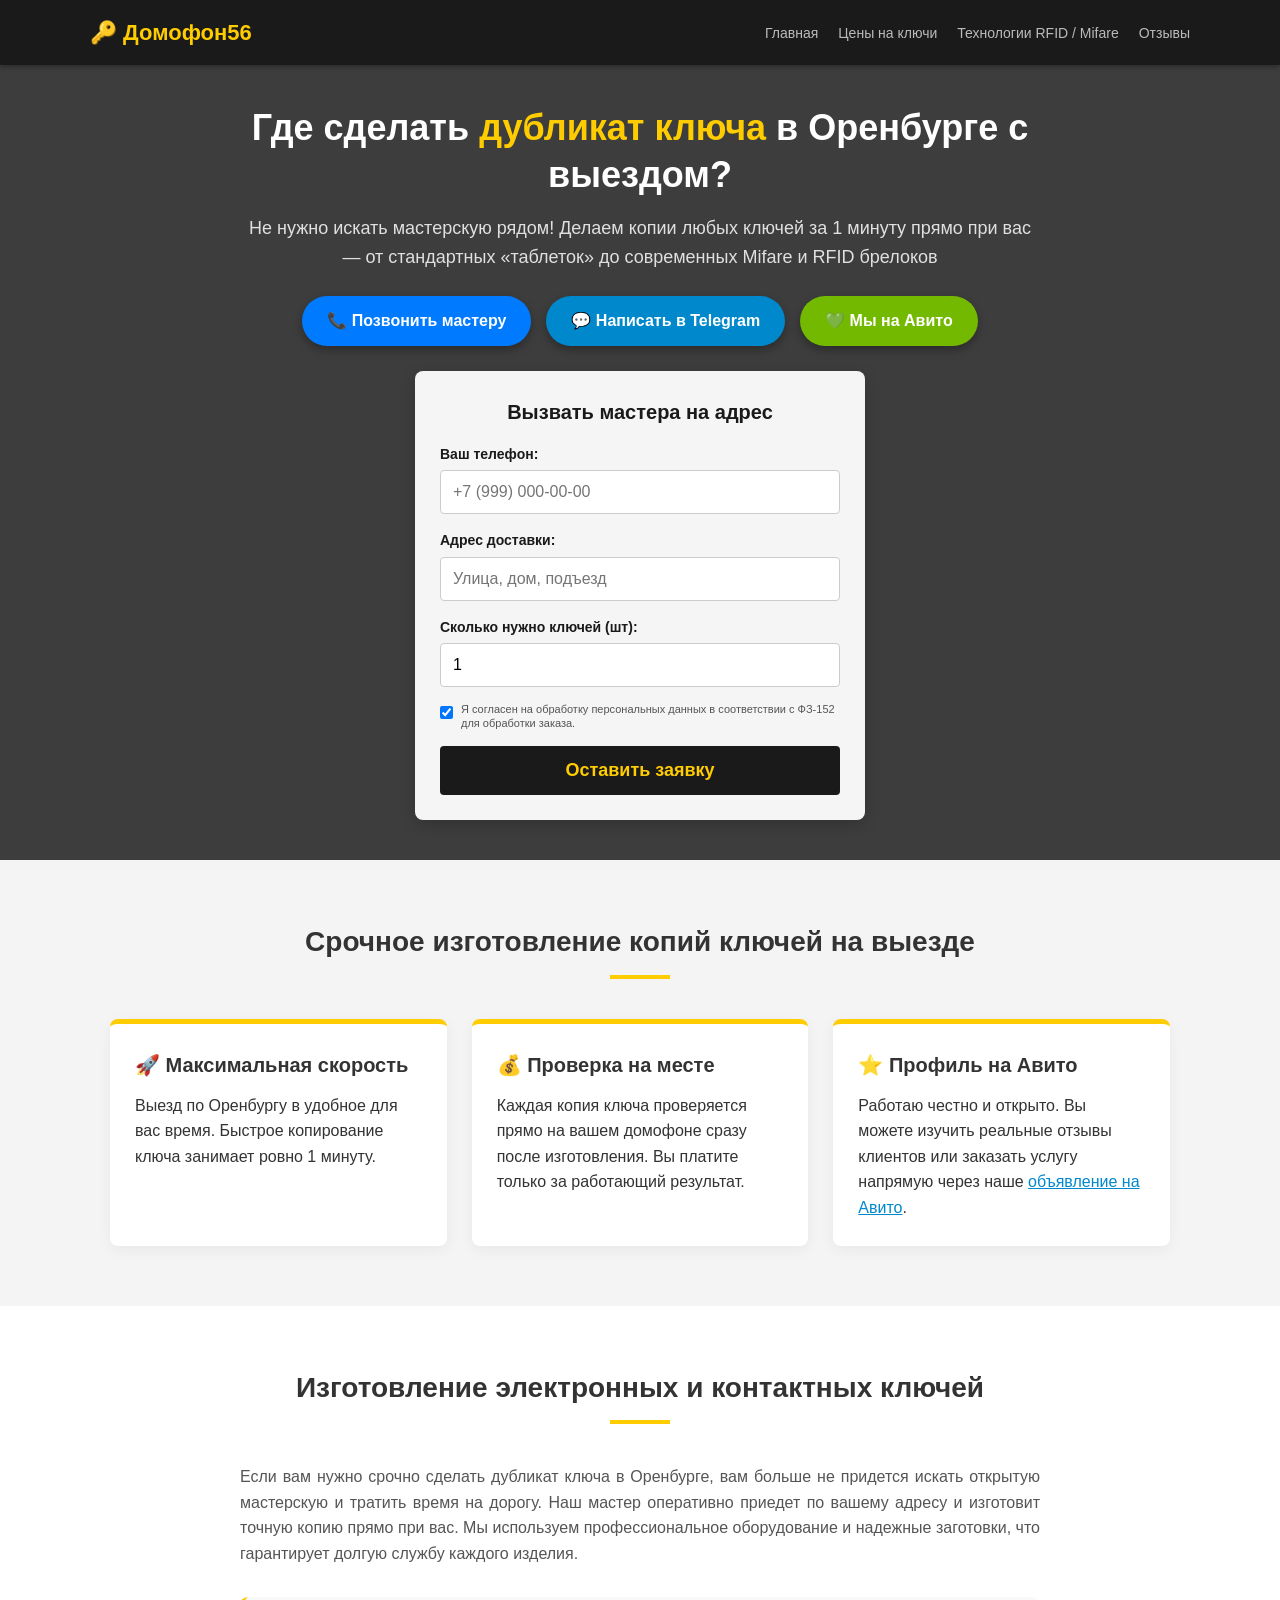
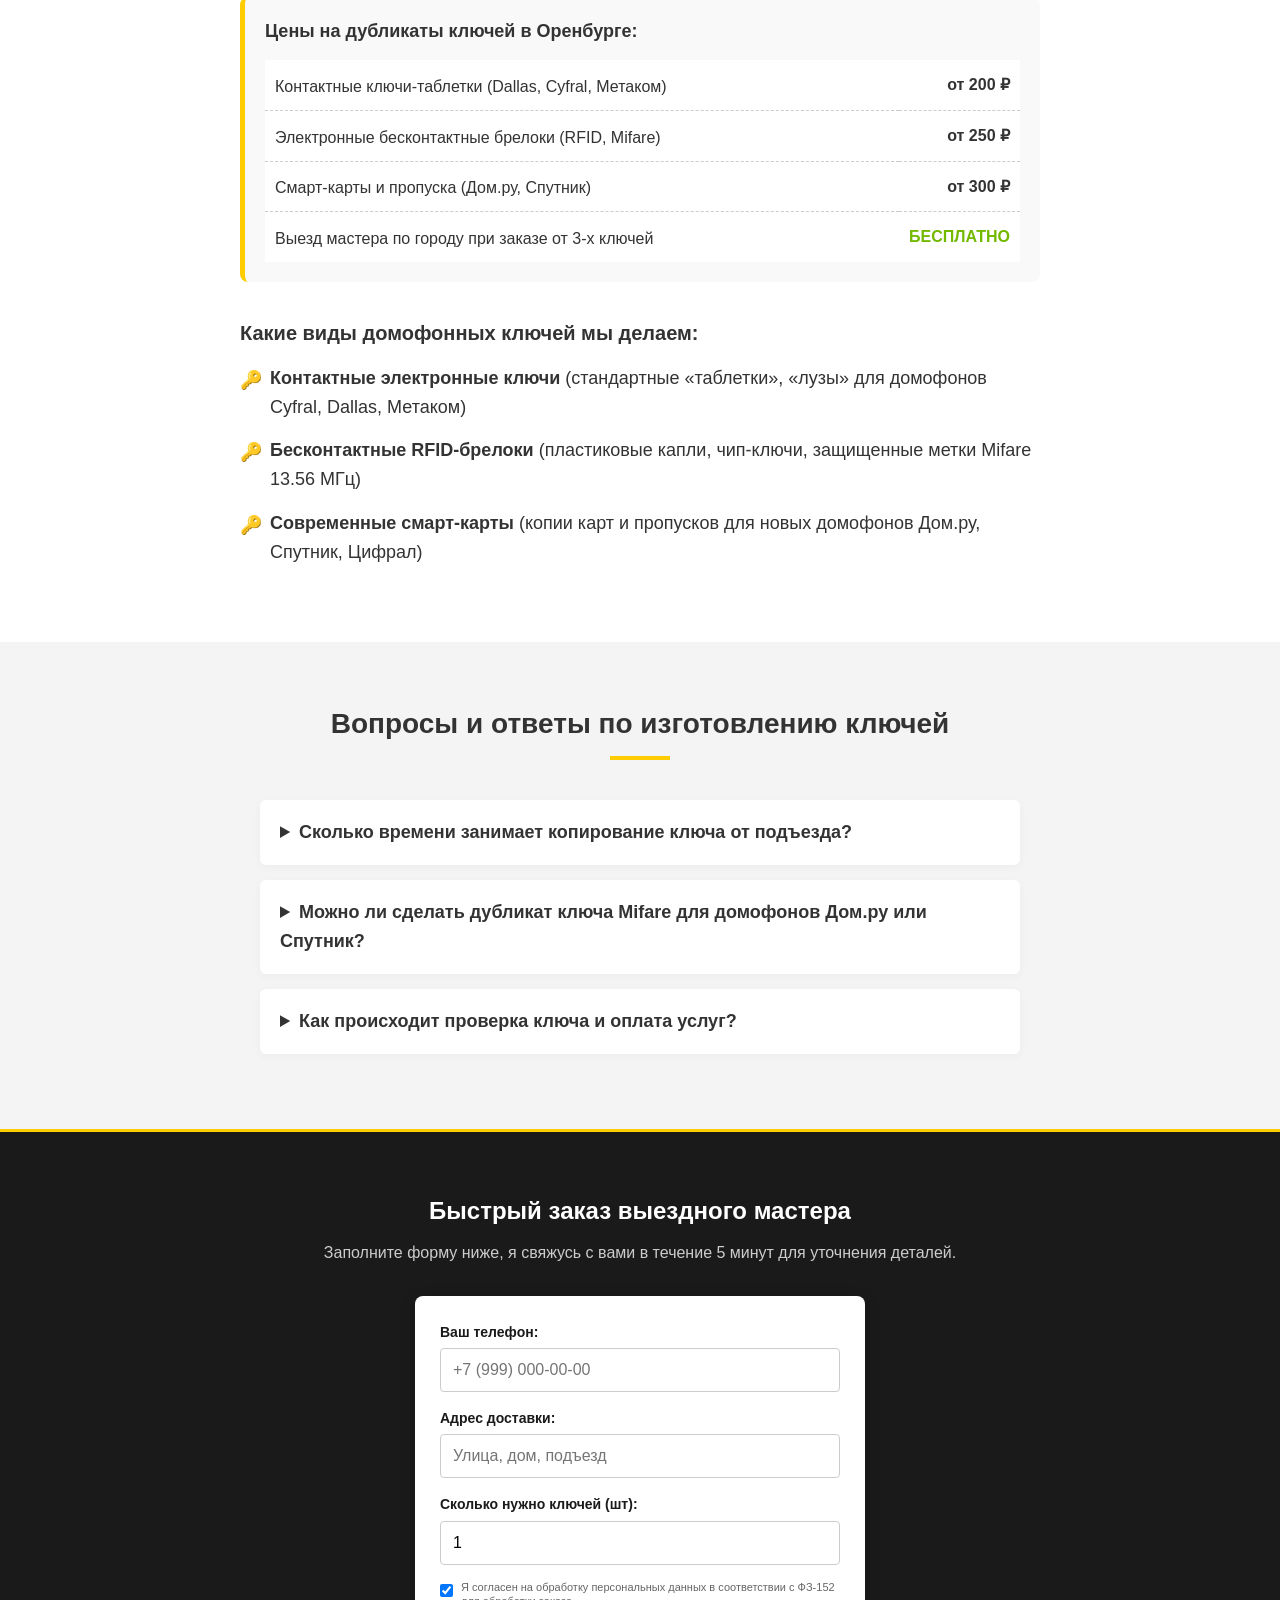
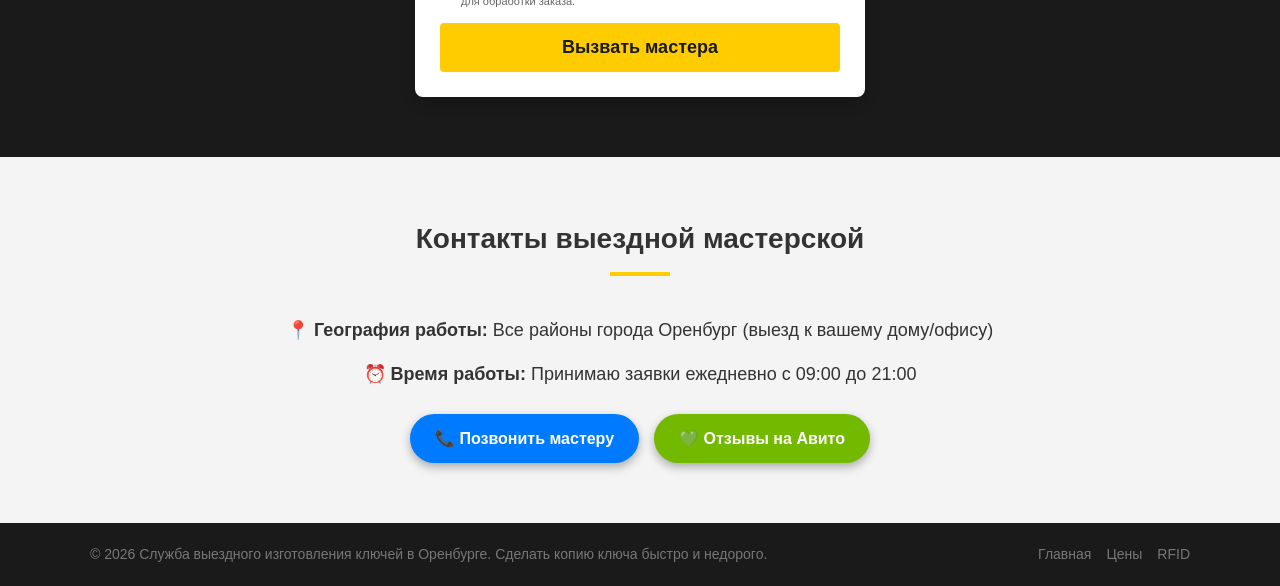
==== index.html @ 33841162 "Update index.html" ====
<!DOCTYPE html>
<html lang="ru">
<head>
    <meta charset="UTF-8">
    <meta name="viewport" content="width=device-width, initial-scale=1.0">
    
    <title>Сделать дубликат ключа в Оренбурге | Изготовление и копирование ключей</title>
    <meta name="description" content="Изготовление дубликатов ключей для домофона в Оренбурге за 1 минуту! Срочные копии от подъезда с выездом мастера. Низкие цены, проверка на месте. Звоните!">
    
    <link rel="icon" type="image/png" sizes="512x512" href="./favicon.png">

    <!-- Yandex.Metrika counter -->
    <script type="text/javascript">
        (function(m,e,t,r,i,k,a){
            m[i]=m[i]||function(){(m[i].a=m[i].a||[]).push(arguments)};
            m[i].l=1*new Date();
            for (var j = 0; j < document.scripts.length; j++) {if (document.scripts[j].src === r) { return; }}
            k=e.createElement(t),a=e.getElementsByTagName(t)[0],k.async=1,k.src=r,a.parentNode.insertBefore(k,a)
        })(window, document,'script','https://mc.yandex.ru/metrika/tag.js?id=110221369', 'ym');
        ym(110221369, 'init', {ssr:true, webvisor:true, clickmap:true, ecommerce:"dataLayer", referrer: document.referrer, url: location.href, accurateTrackBounce:true, trackLinks:true});
    </script>
    <noscript>
        <div><img src="https://mc.yandex.ru/watch/110221369" style="position:absolute; left:-9999px;" alt="" /></div>
    </noscript>

    <!-- Schema.org Structured Data -->
    <script type="application/ld+json">
    {
      "@context": "https://schema.org",
      "@type": "LocalBusiness",
      "name": "Домофон-Мастер Оренбург",
      "description": "Срочное изготовление ключей и дублирование домофонных ключей с выездом по Оренбургу.",
      "telephone": "+7 (950) 189-64-91", 
      "address": {
        "@type": "PostalAddress",
        "addressLocality": "Оренбург",
        "addressRegion": "Оренбургская область",
        "addressCountry": "RU"
      },
      "geo": {
        "@type": "GeoCircle",
        "geoMidpoint": {
          "@type": "GeoCoordinates",
          "latitude": "51.7681",
          "longitude": "55.0970"
        },
        "description": "Обслуживание по всему городу Оренбург"
      },
      "openingHoursSpecification": {
        "@type": "OpeningHoursSpecification",
        "dayOfWeek": [
          "Monday", "Tuesday", "Wednesday", "Thursday", "Friday", "Saturday", "Sunday"
        ],
        "opens": "09:00",
        "closes": "21:00"
      }
    }
    </script>

    <style>
        :root {
            --primary-color: #ffcc00; 
            --dark-color: #1a1a1a;
            --light-color: #f4f4f4;
            --text-color: #333;
            --telegram-color: #0088cc; 
            --call-color: #007bff;
            --avito-color: #73b900;
        }

        * {
            box-sizing: border-box;
            margin: 0;
            padding: 0;
            font-family: 'Segoe UI', Tahoma, Geneva, Verdana, sans-serif;
        }

        body {
            background-color: var(--light-color);
            color: var(--text-color);
            line-height: 1.6;
        }

        header {
            background-color: var(--dark-color);
            color: #fff;
            padding: 15px 20px;
            position: sticky;
            top: 0;
            z-index: 100;
            box-shadow: 0 2px 5px rgba(0,0,0,0.3);
        }

        .header-container {
            max-width: 1100px;
            margin: 0 auto;
            display: flex;
            justify-content: space-between; 
            align-items: center;
        }

        .logo {
            font-size: 22px;
            font-weight: bold;
            color: var(--primary-color);
        }

        .nav-menu {
            display: flex;
            gap: 20px;
            list-style: none;
        }

        .nav-menu a {
            color: #bbb;
            text-decoration: none;
            font-size: 14px;
            transition: 0.3s;
        }

        .nav-menu a:hover {
            color: var(--primary-color);
        }

        .hero {
            background: linear-gradient(rgba(0,0,0,0.75), rgba(0,0,0,0.75)), url('https://static.tildacdn.com/tild6165-6463-4966-b461-383164333830/lotus-design-n-print.jpg') no-repeat center center/cover;
            color: #fff;
            padding: 40px 20px;
            text-align: center;
        }

        .hero-container {
            max-width: 800px;
            margin: 0 auto;
        }

        .hero h1 {
            font-size: 36px;
            margin-bottom: 15px;
            color: #fff;
            line-height: 1.3;
        }

        .hero h1 span {
            color: var(--primary-color);
        }

        .hero p {
            font-size: 18px;
            margin-bottom: 25px;
            color: #e0e0e0;
        }

        .fast-contact-buttons {
            display: flex;
            justify-content: center;
            gap: 15px;
            margin-bottom: 25px;
            flex-wrap: wrap;
        }

        .btn-fast {
            display: inline-flex;
            align-items: center;
            padding: 12px 25px;
            border-radius: 50px;
            text-decoration: none;
            font-weight: bold;
            font-size: 16px;
            color: #fff;
            box-shadow: 0 4px 10px rgba(0,0,0,0.3);
            transition: 0.3s;
        }

        .btn-fast.call { background-color: var(--call-color); }
        .btn-fast.tg { background-color: var(--telegram-color); }
        .btn-fast.avito { background-color: var(--avito-color); }
        .btn-fast:hover { transform: translateY(-2px); opacity: 0.9; }

        .site-form {
            background: rgba(255, 255, 255, 0.95);
            padding: 25px;
            border-radius: 8px;
            max-width: 450px;
            margin: 0 auto;
            color: var(--dark-color);
            box-shadow: 0 4px 15px rgba(0,0,0,0.2);
        }

        .site-form h3 {
            margin-bottom: 15px;
            font-size: 20px;
        }

        .form-group {
            margin-bottom: 15px;
            text-align: left;
        }

        .form-group label {
            display: block;
            margin-bottom: 5px;
            font-size: 14px;
            font-weight: bold;
        }

        .form-group input {
            width: 100%;
            padding: 12px;
            border: 1px solid #ccc;
            border-radius: 4px;
            font-size: 16px;
        }

        .policy-privacy {
            display: flex !important;
            align-items: flex-start;
            gap: 8px;
            margin-bottom: 15px;
            user-select: none;
            cursor: pointer;
        }

        .policy-privacy input {
            margin-top: 4px;
            cursor: pointer;
            width: auto;
        }

        .policy-privacy span {
            font-size: 11px;
            line-height: 1.3;
            color: #555;
            text-align: left;
        }

        .submit-button {
            width: 100%;
            background-color: var(--dark-color);
            color: var(--primary-color);
            padding: 14px;
            border: none;
            border-radius: 4px;
            font-size: 18px;
            font-weight: bold;
            cursor: pointer;
            transition: 0.3s;
        }

        .submit-button:hover {
            background-color: #333;
        }

        .advantages {
            padding: 60px 20px;
            max-width: 1100px;
            margin: 0 auto;
        }

        .section-title {
            text-align: center;
            font-size: 28px;
            margin-bottom: 40px;
            position: relative;
        }

        .section-title::after {
            content: '';
            display: block;
            width: 60px;
            height: 4px;
            background-color: var(--primary-color);
            margin: 10px auto 0;
        }

        .grid {
            display: grid;
            grid-template-columns: repeat(auto-fit, minmax(280px, 1fr));
            gap: 25px;
        }

        .card {
            background: #fff;
            padding: 25px;
            border-radius: 8px;
            box-shadow: 0 4px 15px rgba(0,0,0,0.05);
            border-top: 5px solid var(--primary-color);
        }

        .card h3 {
            margin-bottom: 12px;
            font-size: 20px;
        }

        .card a {
            color: var(--telegram-color);
            text-decoration: underline;
        }

        .card a:hover {
            text-decoration: none;
        }

        .key-types {
            background-color: #fff;
            padding: 60px 20px;
        }

        .key-types-container {
            max-width: 800px;
            margin: 0 auto;
        }

        .seo-text {
            font-size: 16px;
            color: #555;
            margin-bottom: 30px;
            text-align: justify;
        }

        .price-table {
            width: 100%;
            border-collapse: collapse;
            margin-top: 15px;
            background: #fff;
        }

        .price-table td {
            padding: 12px 10px;
            font-size: 16px;
            border-bottom: 1px dashed #ccc;
            vertical-align: bottom;
        }

        .price-table td:first-child {
            text-align: left;
            line-height: 1.3;
        }

        .price-table td:last-child {
            text-align: right;
            font-weight: bold;
            white-space: nowrap;
            width: 1%;
        }

        .price-table tr:last-child td {
            border-bottom: none;
        }

        .price-free {
            color: #73b900;
        }

        .faq-section {
            padding: 60px 20px;
            max-width: 800px;
            margin: 0 auto;
        }

        .faq-item {
            background: #fff;
            margin-bottom: 15px;
            border-radius: 6px;
            box-shadow: 0 2px 8px rgba(0,0,0,0.04);
            overflow: hidden;
        }

        .faq-item summary {
            padding: 18px 20px;
            font-size: 18px;
            font-weight: bold;
            cursor: pointer;
            user-select: none;
            outline: none;
            transition: 0.2s;
        }

        .faq-item summary:hover {
            background-color: #fcfcfc;
            color: var(--primary-color);
        }

        .faq-content {
            padding: 0 20px 20px 20px;
            color: #555;
            font-size: 15px;
            line-height: 1.5;
        }

        .key-list {
            list-style: none;
            font-size: 18px;
        }

        .key-list li {
            margin-bottom: 15px;
            position: relative;
            padding-left: 30px;
        }

        .key-list li::before {
            content: '🔑';
            position: absolute;
            left: 0;
            top: 2px;
        }

        .action-block {
            background-color: var(--dark-color);
            color: #fff;
            padding: 60px 20px;
            text-align: center;
            border-top: 3px solid var(--primary-color);
        }

        .action-container {
            max-width: 700px;
            margin: 0 auto;
        }

        .action-block .site-form {
            background: #fff;
            margin-top: 30px;
        }

        .action-block .submit-button {
            background-color: var(--primary-color);
            color: var(--dark-color);
        }

        .action-block .submit-button:hover {
            background-color: #e6b800;
        }

        .action-block .policy-privacy span {
            color: #666;
        }

        .contacts {
            padding: 60px 20px;
            text-align: center;
        }

        .contacts p {
            font-size: 18px;
            margin-bottom: 15px;
        }

        .contacts-buttons {
            margin-top: 25px;
            display: flex;
            justify-content: center;
            gap: 15px;
            flex-wrap: wrap;
        }

        footer {
            background-color: var(--dark-color);
            color: #777;
            text-align: center;
            padding: 20px;
            font-size: 14px;
        }

        @media (max-width: 768px) {
            .nav-menu { display: none; }
        }

        @media (max-width: 600px) {
            .hero h1 { font-size: 24px; }
            .hero p { font-size: 15px; }
            .fast-contact-buttons { flex-direction: column; width: 100%; max-width: 320px; margin: 0 auto 20px; }
            .contacts-buttons { flex-direction: column; width: 100%; max-width: 320px; margin: 25px auto 0; }
            .btn-fast { justify-content: center; }
        }
    </style>
</head>
<body>

    <header>
        <div class="header-container">
            <div class="logo">🔑 Домофон56</div>
            <ul class="nav-menu">
                <li><a href="/">Главная</a></li>
                <li><a href="/prices/">Цены на ключи</a></li>
                <li><a href="/mifare-rfid/">Технологии RFID / Mifare</a></li>
                <li><a href="/reviews/">Отзывы</a></li>
            </ul>
        </div>
    </header>

    <section class="hero">
        <div class="hero-container">
            <h1>Где сделать <span>дубликат ключа</span> в Оренбурге с выездом?</h1>
            <p>Не нужно искать мастерскую рядом! Делаем копии любых ключей за 1 минуту прямо при вас — от стандартных «таблеток» до современных Mifare и RFID брелоков</p>
            
            <div class="fast-contact-buttons">
                <a href="tel:+79501896491" class="btn-fast call">📞 Позвонить мастеру</a>
                <a href="https://t.me/msqrad" target="_blank" class="btn-fast tg">💬 Написать в Telegram</a>
                <a href="https://www.avito.ru/orenburg/predlozheniya_uslug/vyezdnoy_dublikat_klyucha_domofona_8197653870" target="_blank" class="btn-fast avito">💚 Мы на Авито</a>
            </div>

            <form onsubmit="sendToTelegram(event, this)" class="site-form">
                <h3>Вызвать мастера на адрес</h3>
                <div class="form-group">
                    <label for="phone1">Ваш телефон:</label>
                    <input type="tel" id="phone1" name="phone" placeholder="+7 (999) 000-00-00" required>
                </div>
                <div class="form-group">
                    <label for="address1">Адрес доставки:</label>
                    <input type="text" id="address1" name="address" placeholder="Улица, дом, подъезд" required>
                </div>
                <div class="form-group">
                    <label for="quantity1">Сколько нужно ключей (шт):</label>
                    <input type="number" id="quantity1" name="quantity" min="1" value="1" required>
                </div>
                
                <label class="policy-privacy">
                    <input type="checkbox" required checked>
                    <span>Я согласен на обработку персональных данных в соответствии с ФЗ-152 для обработки заказа.</span>
                </label>

                <button type="submit" class="submit-button">Оставить заявку</button>
            </form>
        </div>
    </section>

    <section class="advantages">
        <h2 class="section-title">Срочное изготовление копий ключей на выезде</h2>
        <div class="grid">
            <div class="card">
                <h3>🚀 Максимальная скорость</h3>
                <p>Выезд по Оренбургу в удобное для вас время. Быстрое копирование ключа занимает ровно 1 минуту.</p>
            </div>
            <div class="card">
                <h3>💰 Проверка на месте</h3>
                <p>Каждая копия ключа проверяется прямо на вашем домофоне сразу после изготовления. Вы платите только за работающий результат.</p>
            </div>
            <div class="card">
                <h3>⭐ Профиль на Авито</h3>
                <p>Работаю честно и открыто. Вы можете изучить реальные отзывы клиентов или заказать услугу напрямую через наше <a href="https://www.avito.ru/orenburg/predlozheniya_uslug/vyezdnoy_dublikat_klyucha_domofona_8197653870" target="_blank">объявление на Авито</a>.</p>
            </div>
        </div>
    </section>

    <section class="key-types">
        <div class="key-types-container">
            <h2 class="section-title">Изготовление электронных и контактных ключей</h2>
            
            <p class="seo-text">
                Если вам нужно срочно сделать дубликат ключа в Оренбурге, вам больше не придется искать открытую мастерскую и тратить время на дорогу. Наш мастер оперативно приедет по вашему адресу и изготовит точную копию прямо при вас. Мы используем профессиональное оборудование и надежные заготовки, что гарантирует долгую службу каждого изделия.
            </p>

            <div class="price-block" style="margin-bottom: 35px; background: #f9f9f9; padding: 20px; border-radius: 8px; border-left: 5px solid var(--primary-color);">
                <h3 style="margin-bottom: 15px; font-size: 18px;">Цены на дубликаты ключей в Оренбурге:</h3>
                <table class="price-table">
                    <tr>
                        <td>Контактные ключи-таблетки (Dallas, Cyfral, Метаком)</td>
                        <td>от 200 ₽</td>
                    </tr>
                    <tr>
                        <td>Электронные бесконтактные брелоки (RFID, Mifare)</td>
                        <td>от 250 ₽</td>
                    </tr>
                    <tr>
                        <td>Смарт-карты и пропуска (Дом.ру, Спутник)</td>
                        <td>от 300 ₽</td>
                    </tr>
                    <tr>
                        <td>Выезд мастера по городу при заказе от 3-х ключей</td>
                        <td class="price-free">БЕСПЛАТНО</td>
                    </tr>
                </table>
            </div>

            <h3 style="margin-bottom: 15px; font-size: 20px;">Какие виды домофонных ключей мы делаем:</h3>
            <ul class="key-list">
                <li><strong>Контактные электронные ключи</strong> (стандартные «таблетки», «лузы» для домофонов Cyfral, Dallas, Метаком)</li>
                <li><strong>Бесконтактные RFID-брелоки</strong> (пластиковые капли, чип-ключи, защищенные метки Mifare 13.56 МГц)</li>
                <li><strong>Современные смарт-карты</strong> (копии карт и пропусков для новых домофонов Дом.ру, Спутник, Цифрал)</li>
            </ul>
        </div>
    </section>

    <section class="faq-section">
        <h2 class="section-title">Вопросы и ответы по изготовлению ключей</h2>
        
        <details class="faq-item">
            <summary>Сколько времени занимает копирование ключа от подъезда?</summary>
            <div class="faq-content">
                <p>Сам процесс программирования нового чипа или таблетки на профессиональном дубликаторе занимает ровно 1 минуту. Мастер приезжает со всем необходимым оборудованием и заготовками, поэтому вся процедура от звонка до проверки готового дубликата проходит максимально оперативно прямо у вашего подъезда в Оренбурге.</p>
            </div>
        </details>

        <details class="faq-item">
            <summary>Можно ли сделать дубликат ключа Mifare для домофонов Дом.ру или Спутник?</summary>
            <div class="faq-content">
                <p>Да, мы изготавливаем точные копии современных защищенных смарт-ключей и RFID-брелоков, работающих на частоте 13.56 МГц (включая системы Mifare, Спутник, Дом.ру). Благодаря использованию передового оборудования мы обходим криптографическую защиту и гарантируем стабильную работу дубликата.</p>
            </div>
        </details>

        <details class="faq-item">
            <summary>Как происходит проверка ключа и оплата услуг?</summary>
            <div class="faq-content">
                <p>Главный плюс работы с выездным мастером — вы проверяете работоспособность изготовленного дубликата ключа прямо на месте на своем домофоне. Оплата производится только после успешного тестирования. Никакого риска получить неработающий ключ, как это часто бывает в обычных мастерских.</p>
            </div>
        </details>
    </section>

    <section class="action-block">
        <div class="action-container">
            <h2>Быстрый заказ выездного мастера</h2>
            <p style="color: #ccc; margin-top: 10px;">Заполните форму ниже, я свяжусь с вами в течение 5 минут для уточнения деталей.</p>
            
            <form onsubmit="sendToTelegram(event, this)" class="site-form">
                <div class="form-group">
                    <label for="phone2">Ваш телефон:</label>
                    <input type="tel" id="phone2" name="phone" placeholder="+7 (999) 000-00-00" required>
                </div>
                <div class="form-group">
                    <label for="address2">Адрес доставки:</label>
                    <input type="text" id="address2" name="address" placeholder="Улица, дом, подъезд" required>
                </div>
                <div class="form-group">
                    <label for="quantity2">Сколько нужно ключей (шт):</label>
                    <input type="number" id="quantity2" name="quantity" min="1" value="1" required>
                </div>
                
                <label class="policy-privacy">
                    <input type="checkbox" required checked>
                    <span>Я согласен на обработку персональных данных в соответствии с ФЗ-152 для обработки заказа.</span>
                </label>

                <button type="submit" class="submit-button">Вызвать мастера</button>
            </form>
        </div>
    </section>

    <section class="contacts">
        <h2 class="section-title">Контакты выездной мастерской</h2>
        <p><strong>📍 География работы:</strong> Все районы города Оренбург (выезд к вашему дому/офису)</p>
        <p><strong>⏰ Время работы:</strong> Принимаю заявки ежедневно с 09:00 до 21:00</p>
        <div class="contacts-buttons">
             <a href="tel:+79501896491" class="btn-fast call">📞 Позвонить мастеру</a>
             <a href="https://www.avito.ru/orenburg/predlozheniya_uslug/vyezdnoy_dublikat_klyucha_domofona_8197653870" target="_blank" class="btn-fast avito">💚 Отзывы на Авито</a>
        </div>
    </section>

    <footer>
        <div style="max-width: 1100px; margin: 0 auto; display: flex; justify-content: space-between; align-items: center; flex-wrap: wrap; gap: 15px;">
            <p>&copy; 2026 Служба выездного изготовления ключей в Оренбурге. Сделать копию ключа быстро и недорого.</p>
            <ul style="list-style: none; display: flex; gap: 15px;">
                <li><a href="/" style="color: #777; text-decoration: none;">Главная</a></li>
                <li><a href="/prices/" style="color: #777; text-decoration: none;">Цены</a></li>
                <li><a href="/mifare-rfid/" style="color: #777; text-decoration: none;">RFID</a></li>
            </ul>
        </div>
    </footer>

    <script>
        function sendToTelegram(event, form) {
            event.preventDefault();

            const p1 = '8069159175';
            const p2 = ':AAHOJ0au1xxmS4-_irwHXK4FaSvAOFl-JQo';
            const TELEGRAM_TOKEN = p1 + p2;
            const TELEGRAM_CHAT_ID = '644993723';

            const phone = form.querySelector('[name="phone"]').value;
            const address = form.querySelector('[name="address"]').value;
            const quantity = form.querySelector('[name="quantity"]').value;

            const text = `🔔 **Новая заявка на КЛЮЧИ!**\n\n` + 
                         `📞 **Телефон:** ${phone}\n` + 
                         `📍 **Адрес:** ${address}\n` + 
                         `🔑 **Количество:** ${quantity} шт.`;

            const url = `https://api.telegram.org/bot${TELEGRAM_TOKEN}/sendMessage`;

            fetch(url, {
                method: 'POST',
                headers: { 'Content-Type': 'application/json' },
                body: JSON.stringify({
                    chat_id: TELEGRAM_CHAT_ID,
                    text: text,
                    parse_mode: 'Markdown'
                })
            })
            .then(response => {
                if (response.ok) {
                    alert('Заявка успешно принята! Я свяжусь с вами в течение 5 минут.');
                    form.reset();
                } else {
                    alert('Ошибка при отправке. Пожалуйста, воспользуйтесь кнопкой звонка.');
                }
            })
            .catch(error => {
                alert('Ошибка сети. Пожалуйста, позвоните нам напрямую.');
            });
        }
    </script>
</body>
</html>
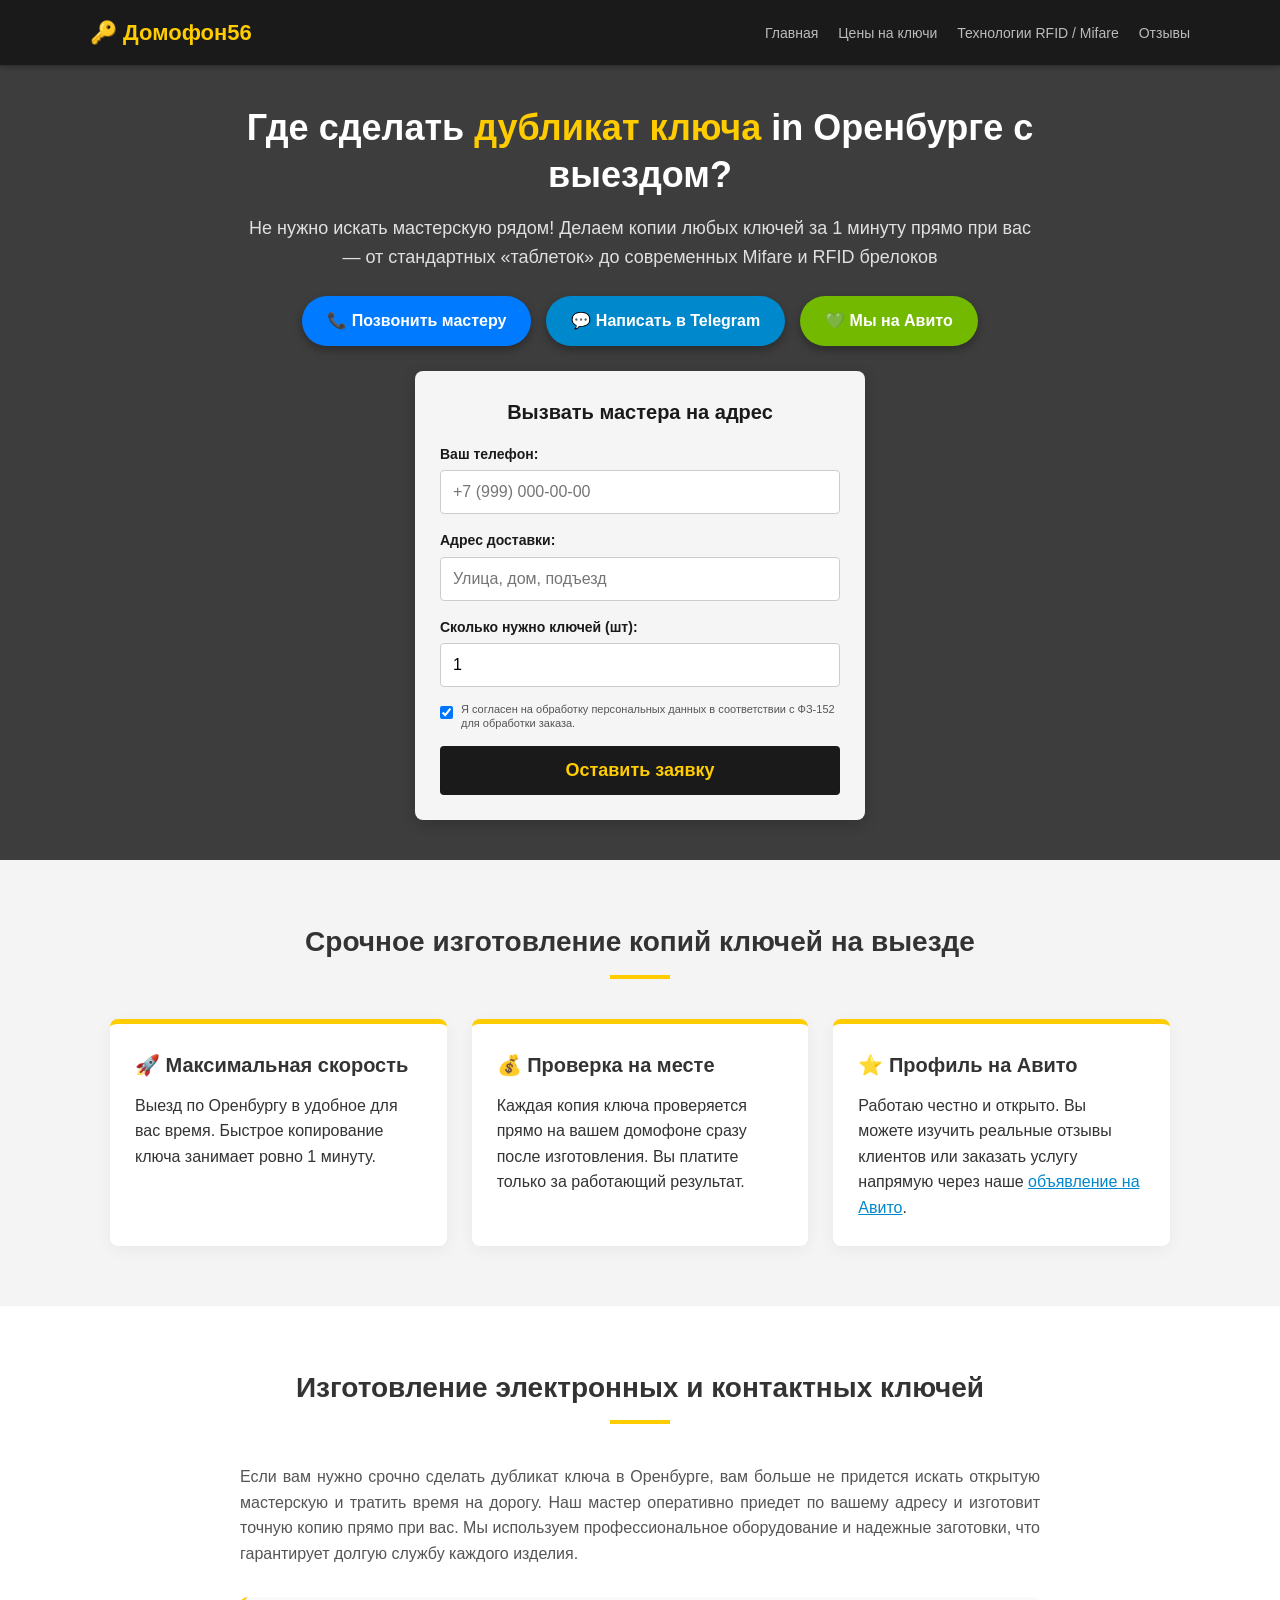
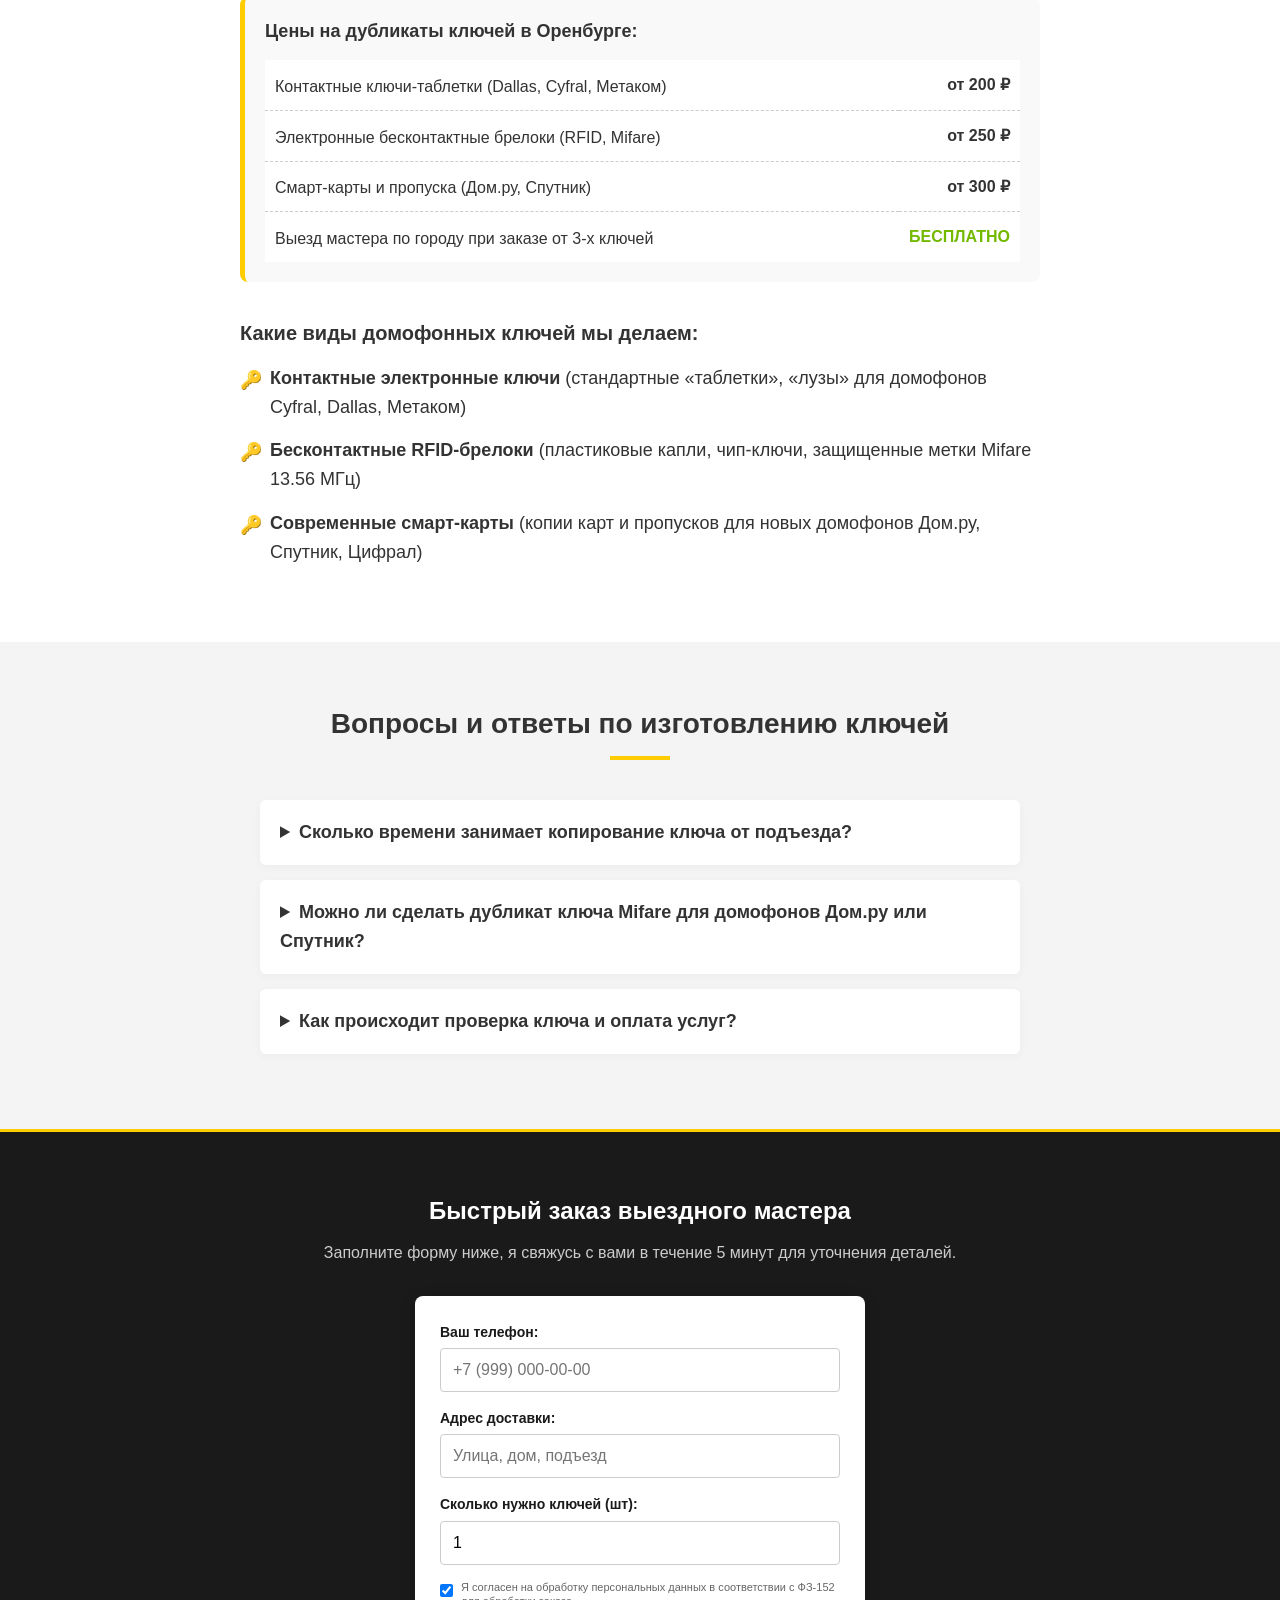
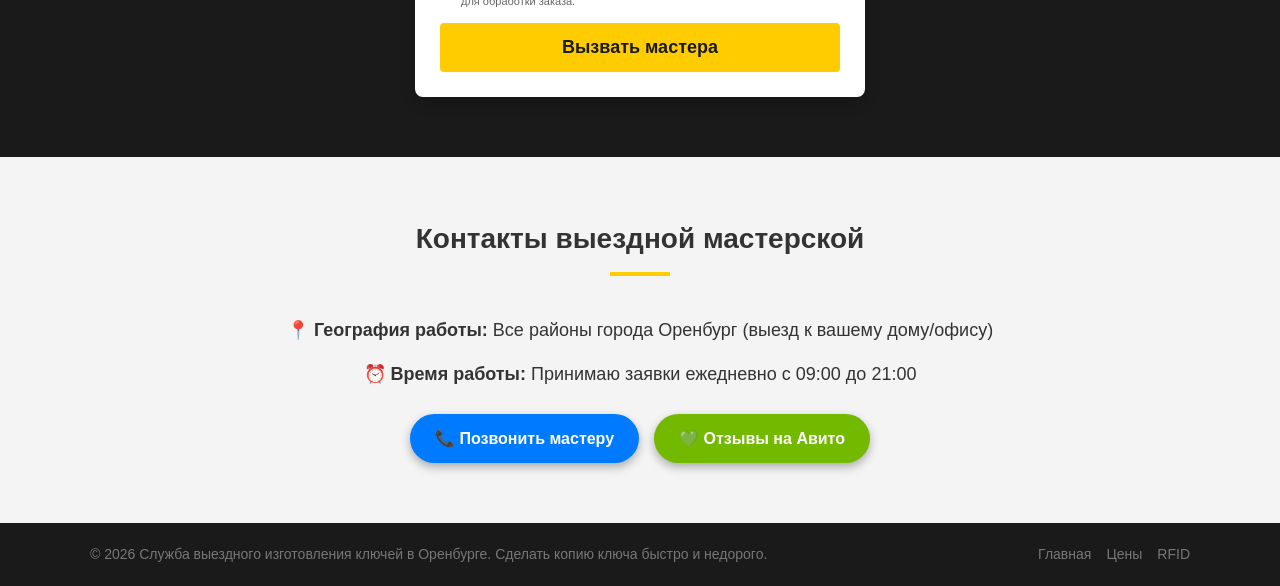
==== commit 66e1d2fa: "Update index.html" ====
--- a/index.html
+++ b/index.html
@@ -9,7 +9,6 @@
     
     <link rel="icon" type="image/png" sizes="512x512" href="./favicon.png">
 
-    <!-- Yandex.Metrika counter -->
     <script type="text/javascript">
         (function(m,e,t,r,i,k,a){
             m[i]=m[i]||function(){(m[i].a=m[i].a||[]).push(arguments)};
@@ -23,7 +22,6 @@
         <div><img src="https://mc.yandex.ru/watch/110221369" style="position:absolute; left:-9999px;" alt="" /></div>
     </noscript>
 
-    <!-- Schema.org Structured Data -->
     <script type="application/ld+json">
     {
       "@context": "https://schema.org",
@@ -68,6 +66,11 @@
             --avito-color: #73b900;
         }
 
+        /* Добавляем плавную прокрутку для всего сайта */
+        html {
+            scroll-behavior: smooth;
+        }
+
         * {
             box-sizing: border-box;
             margin: 0;
@@ -103,6 +106,7 @@
             font-size: 22px;
             font-weight: bold;
             color: var(--primary-color);
+            cursor: pointer;
         }
 
         .nav-menu {
@@ -476,23 +480,21 @@
         }
     </style>
 </head>
-<body>
-
-    <header>
+<body id="top"> <header>
         <div class="header-container">
-            <div class="logo">🔑 Домофон56</div>
+            <div class="logo" onclick="window.scrollTo({top: 0, behavior: 'smooth'});">🔑 Домофон56</div>
             <ul class="nav-menu">
-                <li><a href="/">Главная</a></li>
-                <li><a href="/prices/">Цены на ключи</a></li>
-                <li><a href="/mifare-rfid/">Технологии RFID / Mifare</a></li>
-                <li><a href="/reviews/">Отзывы</a></li>
+                <li><a href="#top">Главная</a></li>
+                <li><a href="#prices">Цены на ключи</a></li>
+                <li><a href="#technologies">Технологии RFID / Mifare</a></li>
+                <li><a href="https://www.avito.ru/orenburg/predlozheniya_uslug/vyezdnoy_dublikat_klyucha_domofona_8197653870" target="_blank">Отзывы</a></li>
             </ul>
         </div>
     </header>
 
     <section class="hero">
         <div class="hero-container">
-            <h1>Где сделать <span>дубликат ключа</span> в Оренбурге с выездом?</h1>
+            <h1>Где сделать <span>дубликат ключа</span> in Оренбурге с выездом?</h1>
             <p>Не нужно искать мастерскую рядом! Делаем копии любых ключей за 1 минуту прямо при вас — от стандартных «таблеток» до современных Mifare и RFID брелоков</p>
             
             <div class="fast-contact-buttons">
@@ -544,7 +546,7 @@
         </div>
     </section>
 
-    <section class="key-types">
+    <section class="key-types" id="prices">
         <div class="key-types-container">
             <h2 class="section-title">Изготовление электронных и контактных ключей</h2>
             
@@ -574,7 +576,7 @@
                 </table>
             </div>
 
-            <h3 style="margin-bottom: 15px; font-size: 20px;">Какие виды домофонных ключей мы делаем:</h3>
+            <h3 id="technologies" style="margin-bottom: 15px; font-size: 20px; scroll-margin-top: 90px;">Какие виды домофонных ключей мы делаем:</h3>
             <ul class="key-list">
                 <li><strong>Контактные электронные ключи</strong> (стандартные «таблетки», «лузы» для домофонов Cyfral, Dallas, Метаком)</li>
                 <li><strong>Бесконтактные RFID-брелоки</strong> (пластиковые капли, чип-ключи, защищенные метки Mifare 13.56 МГц)</li>
@@ -651,9 +653,9 @@
         <div style="max-width: 1100px; margin: 0 auto; display: flex; justify-content: space-between; align-items: center; flex-wrap: wrap; gap: 15px;">
             <p>&copy; 2026 Служба выездного изготовления ключей в Оренбурге. Сделать копию ключа быстро и недорого.</p>
             <ul style="list-style: none; display: flex; gap: 15px;">
-                <li><a href="/" style="color: #777; text-decoration: none;">Главная</a></li>
-                <li><a href="/prices/" style="color: #777; text-decoration: none;">Цены</a></li>
-                <li><a href="/mifare-rfid/" style="color: #777; text-decoration: none;">RFID</a></li>
+                <li><a href="#top" style="color: #777; text-decoration: none;">Главная</a></li>
+                <li><a href="#prices" style="color: #777; text-decoration: none;">Цены</a></li>
+                <li><a href="#technologies" style="color: #777; text-decoration: none;">RFID</a></li>
             </ul>
         </div>
     </footer>
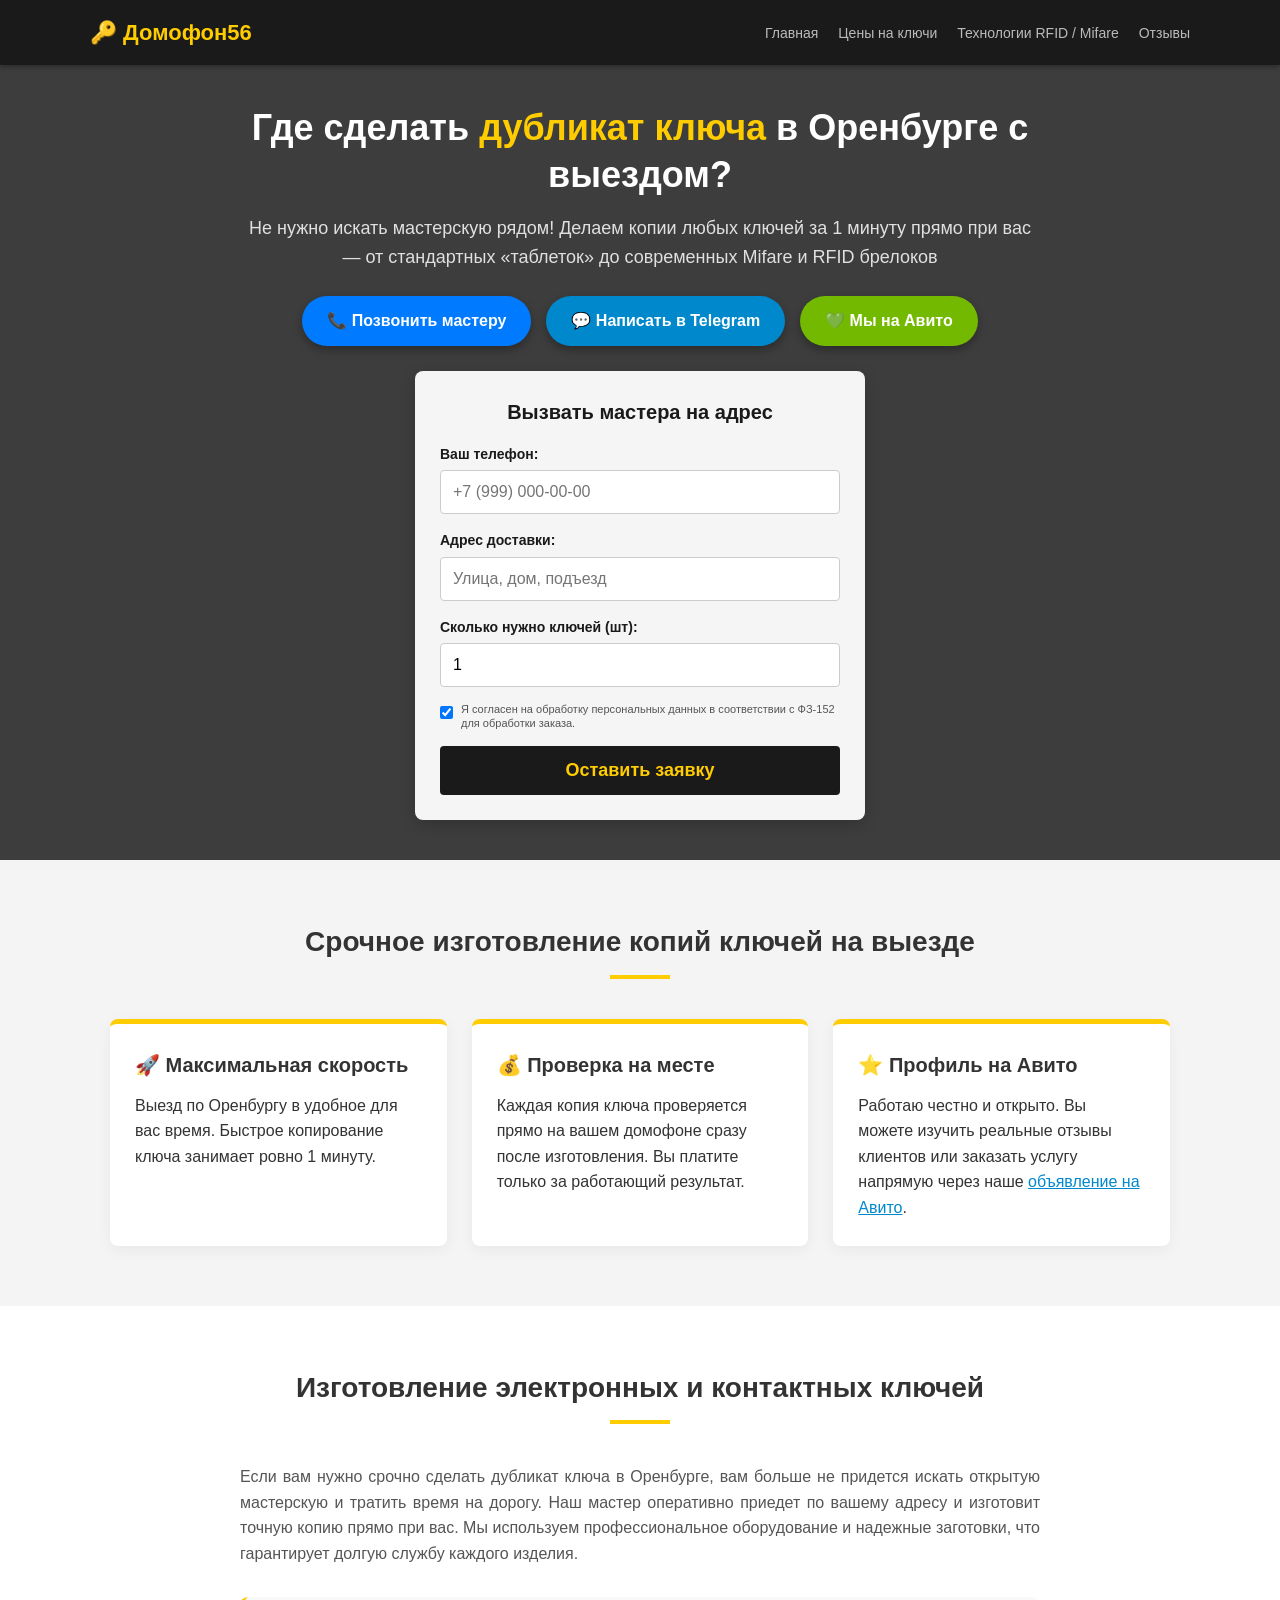
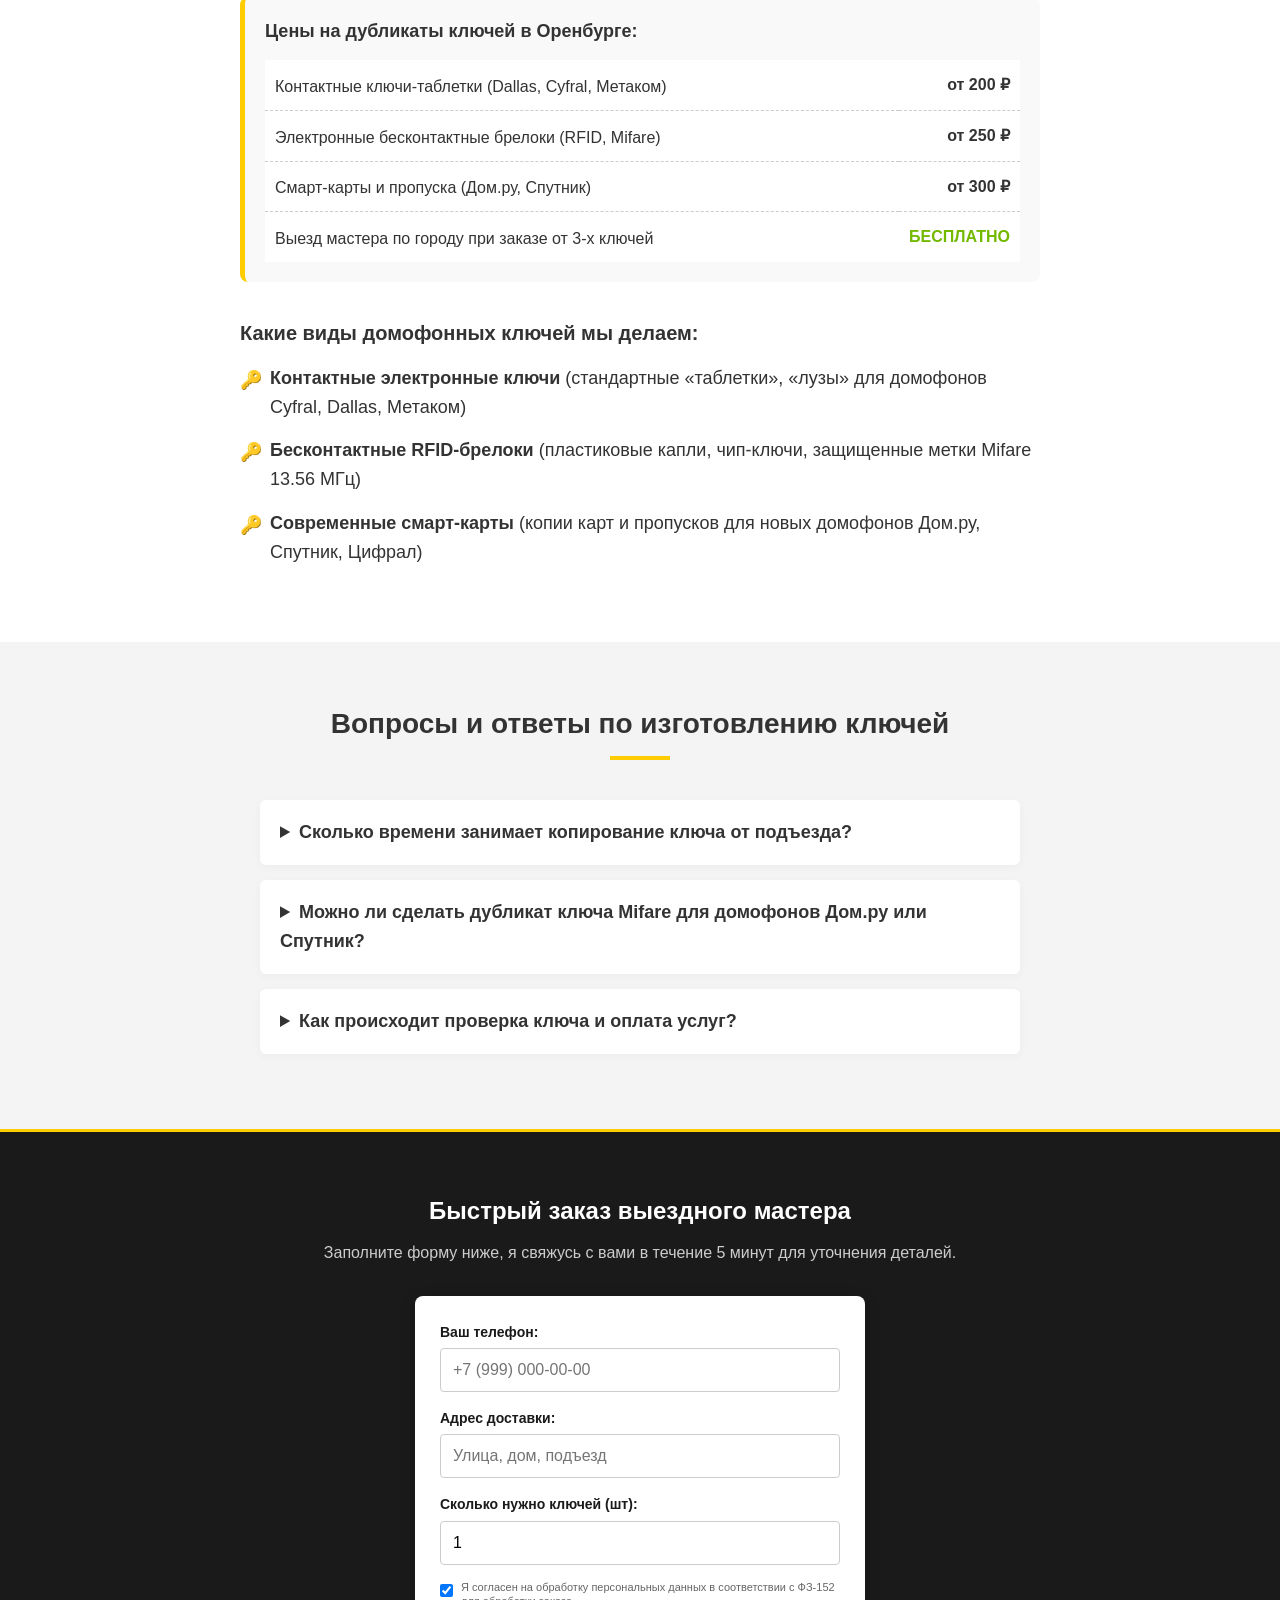
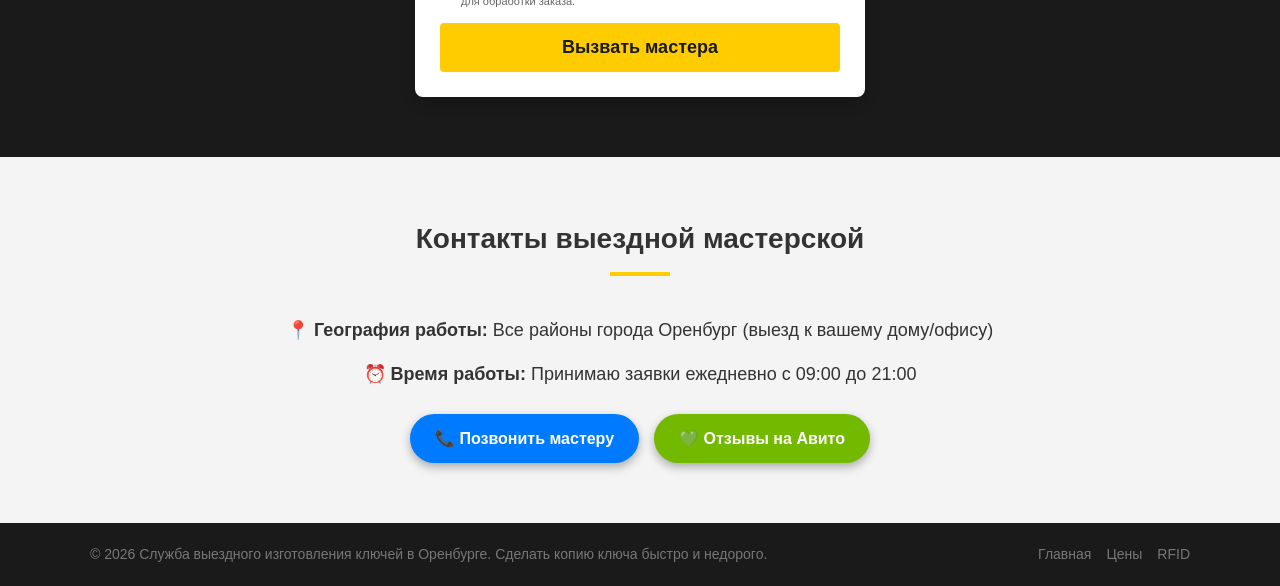
==== commit 045ea89e: "Update index.html" ====
--- a/index.html
+++ b/index.html
@@ -494,7 +494,7 @@
 
     <section class="hero">
         <div class="hero-container">
-            <h1>Где сделать <span>дубликат ключа</span> in Оренбурге с выездом?</h1>
+            <h1>Где сделать <span>дубликат ключа</span> в Оренбурге с выездом?</h1>
             <p>Не нужно искать мастерскую рядом! Делаем копии любых ключей за 1 минуту прямо при вас — от стандартных «таблеток» до современных Mifare и RFID брелоков</p>
             
             <div class="fast-contact-buttons">
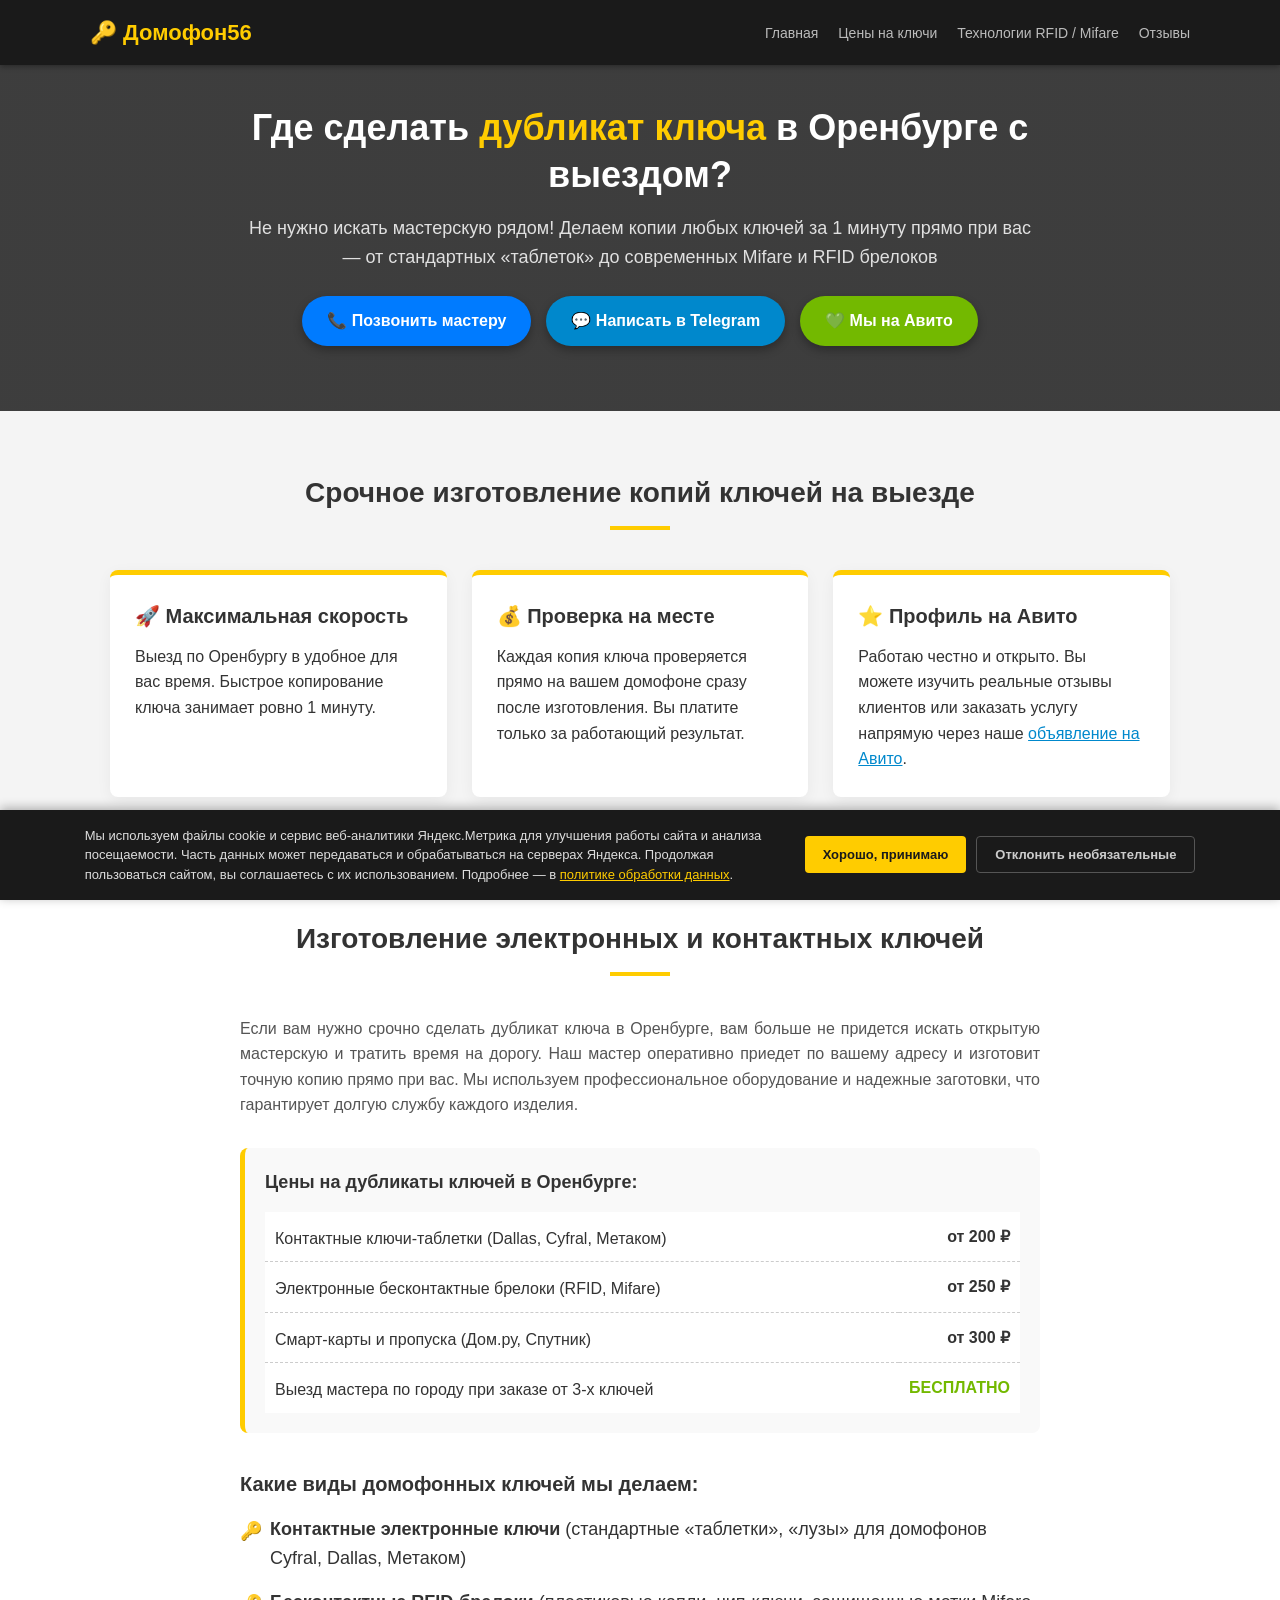
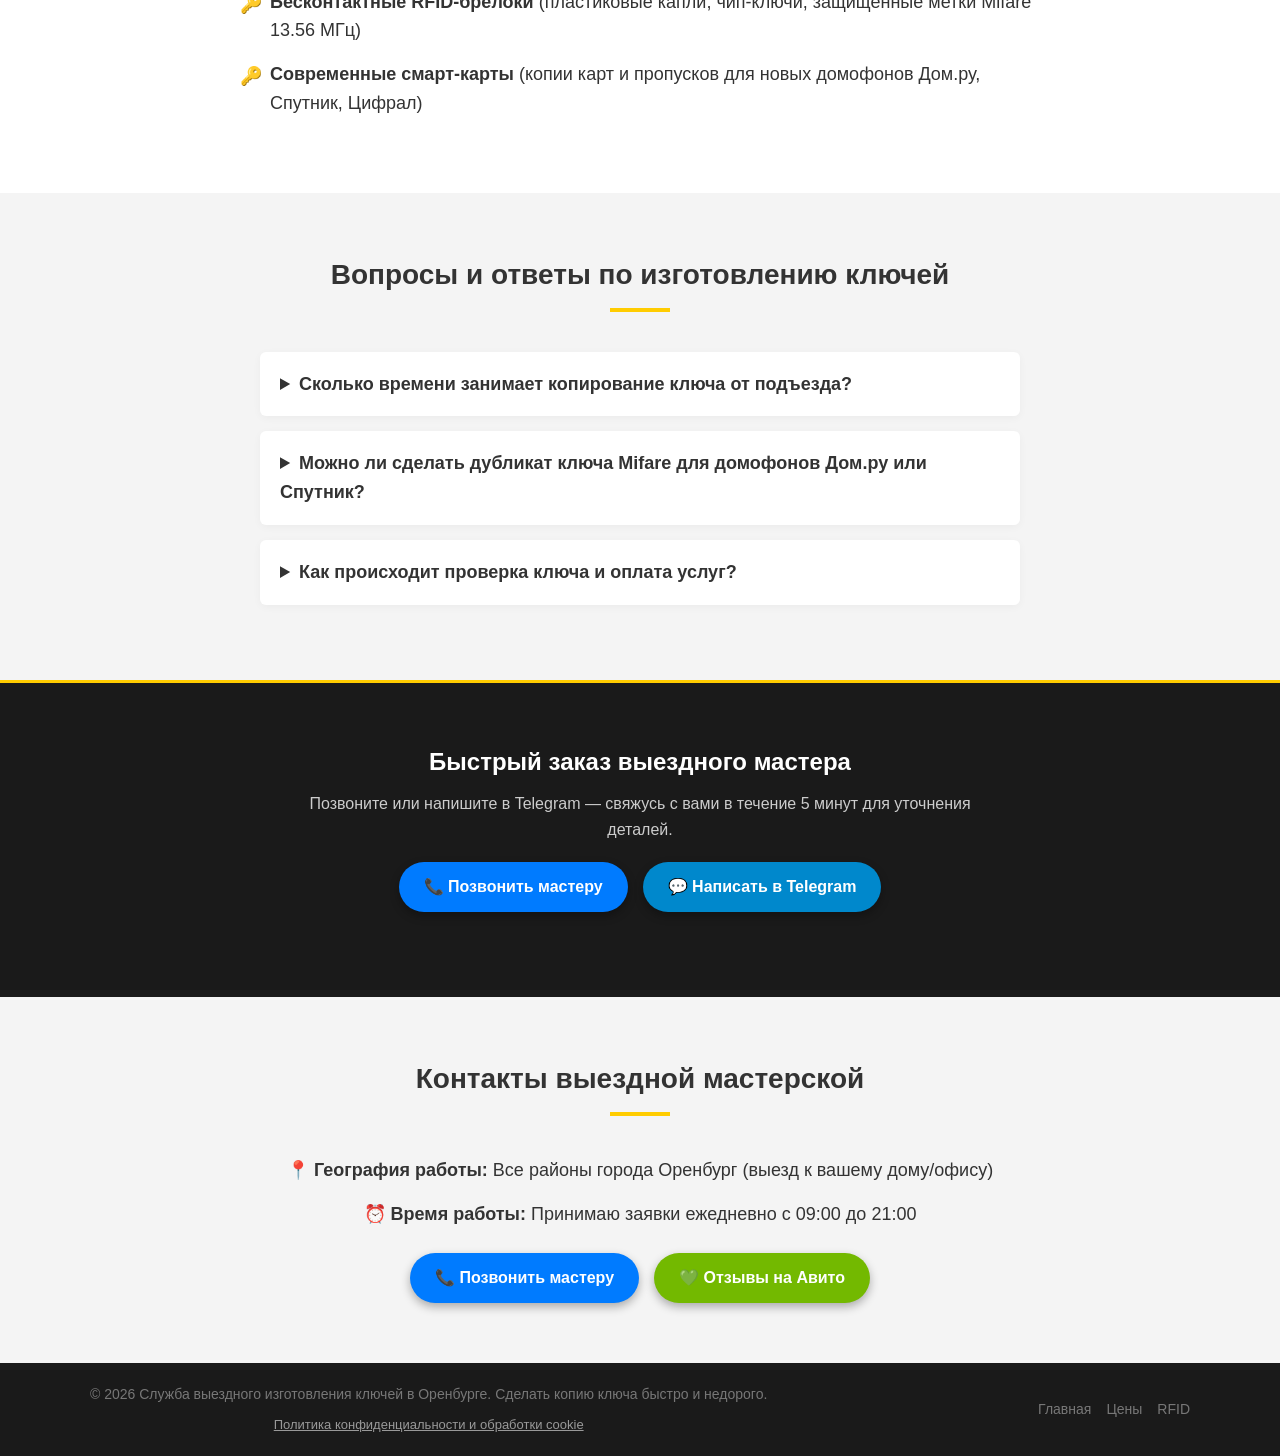
==== commit 5f498a5f: "Update index.html" ====
--- a/index.html
+++ b/index.html
@@ -1,6 +1,6 @@
 <!DOCTYPE html>
 <html lang="ru">
-<head>
+<head> 
     <meta charset="UTF-8">
     <meta name="viewport" content="width=device-width, initial-scale=1.0">
     
@@ -10,13 +10,21 @@
     <link rel="icon" type="image/png" sizes="512x512" href="./favicon.png">
 
     <script type="text/javascript">
-        (function(m,e,t,r,i,k,a){
-            m[i]=m[i]||function(){(m[i].a=m[i].a||[]).push(arguments)};
-            m[i].l=1*new Date();
-            for (var j = 0; j < document.scripts.length; j++) {if (document.scripts[j].src === r) { return; }}
-            k=e.createElement(t),a=e.getElementsByTagName(t)[0],k.async=1,k.src=r,a.parentNode.insertBefore(k,a)
-        })(window, document,'script','https://mc.yandex.ru/metrika/tag.js?id=110221369', 'ym');
-        ym(110221369, 'init', {ssr:true, webvisor:true, clickmap:true, ecommerce:"dataLayer", referrer: document.referrer, url: location.href, accurateTrackBounce:true, trackLinks:true});
+        // Яндекс.Метрика запускается только после согласия пользователя на cookie
+        // (см. плашку внизу сайта и раздел "Файлы cookie" в политике конфиденциальности).
+        function loadYandexMetrika() {
+            (function(m,e,t,r,i,k,a){
+                m[i]=m[i]||function(){(m[i].a=m[i].a||[]).push(arguments)};
+                m[i].l=1*new Date();
+                for (var j = 0; j < document.scripts.length; j++) {if (document.scripts[j].src === r) { return; }}
+                k=e.createElement(t),a=e.getElementsByTagName(t)[0],k.async=1,k.src=r,a.parentNode.insertBefore(k,a)
+            })(window, document,'script','https://mc.yandex.ru/metrika/tag.js?id=110221369', 'ym');
+            ym(110221369, 'init', {ssr:true, webvisor:true, clickmap:true, ecommerce:"dataLayer", referrer: document.referrer, url: location.href, accurateTrackBounce:true, trackLinks:true});
+        }
+
+        if (localStorage.getItem('cookieConsent') === 'accepted') {
+            loadYandexMetrika();
+        }
     </script>
     <noscript>
         <div><img src="https://mc.yandex.ru/watch/110221369" style="position:absolute; left:-9999px;" alt="" /></div>
@@ -126,6 +134,11 @@
             color: var(--primary-color);
         }
 
+        /* Стили кнопки гамбургера (скрыта на ПК) */
+        .hamburger {
+            display: none;
+        }
+
         .hero {
             background: linear-gradient(rgba(0,0,0,0.75), rgba(0,0,0,0.75)), url('https://static.tildacdn.com/tild6165-6463-4966-b461-383164333830/lotus-design-n-print.jpg') no-repeat center center/cover;
             color: #fff;
@@ -181,80 +194,6 @@
         .btn-fast.avito { background-color: var(--avito-color); }
         .btn-fast:hover { transform: translateY(-2px); opacity: 0.9; }
 
-        .site-form {
-            background: rgba(255, 255, 255, 0.95);
-            padding: 25px;
-            border-radius: 8px;
-            max-width: 450px;
-            margin: 0 auto;
-            color: var(--dark-color);
-            box-shadow: 0 4px 15px rgba(0,0,0,0.2);
-        }
-
-        .site-form h3 {
-            margin-bottom: 15px;
-            font-size: 20px;
-        }
-
-        .form-group {
-            margin-bottom: 15px;
-            text-align: left;
-        }
-
-        .form-group label {
-            display: block;
-            margin-bottom: 5px;
-            font-size: 14px;
-            font-weight: bold;
-        }
-
-        .form-group input {
-            width: 100%;
-            padding: 12px;
-            border: 1px solid #ccc;
-            border-radius: 4px;
-            font-size: 16px;
-        }
-
-        .policy-privacy {
-            display: flex !important;
-            align-items: flex-start;
-            gap: 8px;
-            margin-bottom: 15px;
-            user-select: none;
-            cursor: pointer;
-        }
-
-        .policy-privacy input {
-            margin-top: 4px;
-            cursor: pointer;
-            width: auto;
-        }
-
-        .policy-privacy span {
-            font-size: 11px;
-            line-height: 1.3;
-            color: #555;
-            text-align: left;
-        }
-
-        .submit-button {
-            width: 100%;
-            background-color: var(--dark-color);
-            color: var(--primary-color);
-            padding: 14px;
-            border: none;
-            border-radius: 4px;
-            font-size: 18px;
-            font-weight: bold;
-            cursor: pointer;
-            transition: 0.3s;
-        }
-
-        .submit-button:hover {
-            background-color: #333;
-        }
-
         .advantages {
             padding: 60px 20px;
             max-width: 1100px;
@@ -423,24 +362,6 @@
             margin: 0 auto;
         }
 
-        .action-block .site-form {
-            background: #fff;
-            margin-top: 30px;
-        }
-
-        .action-block .submit-button {
-            background-color: var(--primary-color);
-            color: var(--dark-color);
-        }
-
-        .action-block .submit-button:hover {
-            background-color: #e6b800;
-        }
-
-        .action-block .policy-privacy span {
-            color: #666;
-        }
-
         .contacts {
             padding: 60px 20px;
             text-align: center;
@@ -467,8 +388,212 @@
             font-size: 14px;
         }
 
+        /* Плашка о cookies */
+        .cookie-banner {
+            position: fixed;
+            left: 0;
+            right: 0;
+            bottom: 0;
+            z-index: 999;
+            background: var(--dark-color);
+            color: #ddd;
+            padding: 16px 20px;
+            display: flex;
+            align-items: center;
+            justify-content: center;
+            gap: 20px;
+            flex-wrap: wrap;
+            box-shadow: 0 -2px 10px rgba(0,0,0,0.3);
+        }
+
+        .cookie-banner p {
+            margin: 0;
+            font-size: 13px;
+            max-width: 700px;
+            line-height: 1.5;
+        }
+
+        .cookie-banner a {
+            color: var(--primary-color);
+            text-decoration: underline;
+        }
+
+        .cookie-banner-actions {
+            display: flex;
+            gap: 10px;
+            flex-shrink: 0;
+        }
+
+        .cookie-btn {
+            border: none;
+            border-radius: 4px;
+            padding: 10px 18px;
+            font-size: 13px;
+            font-weight: bold;
+            cursor: pointer;
+        }
+
+        .cookie-btn.accept {
+            background-color: var(--primary-color);
+            color: var(--dark-color);
+        }
+
+        .cookie-btn.decline {
+            background-color: transparent;
+            color: #ccc;
+            border: 1px solid #555;
+        }
+
+        /* Модальное окно с политикой */
+        .policy-modal-overlay {
+            display: none;
+            position: fixed;
+            inset: 0;
+            background: rgba(0,0,0,0.6);
+            z-index: 1000;
+            padding: 20px;
+            align-items: flex-start;
+            justify-content: center;
+            overflow-y: auto;
+        }
+
+        .policy-modal-overlay.active {
+            display: flex;
+        }
+
+        .policy-modal {
+            background: #fff;
+            color: var(--text-color);
+            max-width: 800px;
+            width: 100%;
+            border-radius: 8px;
+            padding: 30px 30px 20px;
+            margin: 30px 0;
+            position: relative;
+        }
+
+        .policy-modal h2 {
+            margin-bottom: 15px;
+            font-size: 22px;
+            color: var(--dark-color);
+        }
+
+        .policy-modal h3 {
+            margin-top: 20px;
+            margin-bottom: 8px;
+            font-size: 17px;
+            color: var(--dark-color);
+        }
+
+        .policy-modal p, .policy-modal li {
+            font-size: 14px;
+            line-height: 1.6;
+            margin-bottom: 8px;
+            color: #444;
+        }
+
+        .policy-modal ul {
+            padding-left: 20px;
+            margin-bottom: 10px;
+        }
+
+        .policy-modal-close {
+            position: absolute;
+            top: 15px;
+            right: 15px;
+            background: var(--light-color);
+            border: none;
+            width: 34px;
+            height: 34px;
+            border-radius: 50%;
+            font-size: 18px;
+            cursor: pointer;
+            line-height: 1;
+        }
+
+        .footer-policy-links {
+            margin-top: 8px;
+        }
+
+        .footer-policy-links a {
+            color: #999;
+            text-decoration: underline;
+            font-size: 13px;
+            cursor: pointer;
+        }
+
+        /* Адаптивные стили для мобильных устройств */
         @media (max-width: 768px) {
-            .nav-menu { display: none; }
+            /* Настройка кнопки-гамбургера */
+            .hamburger {
+                display: flex;
+                flex-direction: column;
+                justify-content: space-between;
+                width: 26px;
+                height: 18px;
+                cursor: pointer;
+                z-index: 1001;
+            }
+
+            .hamburger span {
+                display: block;
+                height: 3px;
+                width: 100%;
+                background-color: #fff;
+                border-radius: 3px;
+                transition: all 0.3s ease;
+            }
+
+            /* Превращаем меню в компактный выпадающий блок */
+            .nav-menu {
+                position: fixed;
+                top: 70px; /* Отступ сверху, чтобы меню выпадало прямо под шапкой */
+                right: -100%;
+                width: 240px;
+                height: auto; /* Высота подстраивается под контент, больше не на весь экран */
+                background-color: var(--dark-color);
+                flex-direction: column;
+                align-items: center;
+                gap: 15px;
+                transition: right 0.3s ease;
+                box-shadow: 0 4px 15px rgba(0,0,0,0.4);
+                padding: 20px;
+                border-radius: 12px; /* Красивые скругленные углы */
+                z-index: 1000;
+            }
+
+            /* Класс активации меню (выезжает на 15px от правого края) */
+            .nav-menu.active {
+                right: 15px;
+            }
+
+            .nav-menu li {
+                width: 100%;
+                text-align: center;
+            }
+
+            .nav-menu a {
+                font-size: 16px;
+                display: block;
+                padding: 8px 0;
+                color: #fff;
+                border-bottom: 1px solid rgba(255, 255, 255, 0.05); /* Легкое разделение пунктов */
+            }
+
+            .nav-menu li:last-child a {
+                border-bottom: none; /* Убираем полосу у последнего пункта */
+            }
+
+            /* Анимация превращения гамбургера в крестик */
+            .hamburger.active span:nth-child(1) {
+                transform: translateY(7.5px) rotate(45deg);
+            }
+            .hamburger.active span:nth-child(2) {
+                opacity: 0;
+            }
+            .hamburger.active span:nth-child(3) {
+                transform: translateY(-7.5px) rotate(-45deg);
+            }
         }
 
         @media (max-width: 600px) {
@@ -480,10 +605,20 @@
         }
     </style>
 </head>
-<body id="top"> <header>
+<body id="top"> 
+    <header>
         <div class="header-container">
             <div class="logo" onclick="window.scrollTo({top: 0, behavior: 'smooth'});">🔑 Домофон56</div>
-            <ul class="nav-menu">
+            
+            <!-- Кнопка гамбургера для смартфонов -->
+            <div class="hamburger" id="hamburger">
+                <span></span>
+                <span></span>
+                <span></span>
+            </div>
+
+            <!-- Список меню (работает как на ПК, так и на мобильных) -->
+            <ul class="nav-menu" id="nav-menu">
                 <li><a href="#top">Главная</a></li>
                 <li><a href="#prices">Цены на ключи</a></li>
                 <li><a href="#technologies">Технологии RFID / Mifare</a></li>
@@ -503,28 +638,6 @@
                 <a href="https://www.avito.ru/orenburg/predlozheniya_uslug/vyezdnoy_dublikat_klyucha_domofona_8197653870" target="_blank" class="btn-fast avito">💚 Мы на Авито</a>
             </div>
 
-            <form onsubmit="sendToTelegram(event, this)" class="site-form">
-                <h3>Вызвать мастера на адрес</h3>
-                <div class="form-group">
-                    <label for="phone1">Ваш телефон:</label>
-                    <input type="tel" id="phone1" name="phone" placeholder="+7 (999) 000-00-00" required>
-                </div>
-                <div class="form-group">
-                    <label for="address1">Адрес доставки:</label>
-                    <input type="text" id="address1" name="address" placeholder="Улица, дом, подъезд" required>
-                </div>
-                <div class="form-group">
-                    <label for="quantity1">Сколько нужно ключей (шт):</label>
-                    <input type="number" id="quantity1" name="quantity" min="1" value="1" required>
-                </div>
-                
-                <label class="policy-privacy">
-                    <input type="checkbox" required checked>
-                    <span>Я согласен на обработку персональных данных в соответствии с ФЗ-152 для обработки заказа.</span>
-                </label>
-
-                <button type="submit" class="submit-button">Оставить заявку</button>
-            </form>
         </div>
     </section>
 
@@ -591,7 +704,7 @@
         <details class="faq-item">
             <summary>Сколько времени занимает копирование ключа от подъезда?</summary>
             <div class="faq-content">
-                <p>Сам процесс программирования нового чипа или таблетки на профессиональном дубликаторе занимает ровно 1 минуту. Мастер приезжает со всем необходимым оборудованием и заготовками, поэтому вся процедура от звонка до проверки готового дубликата проходит максимально оперативно прямо у вашего подъезда в Оренбурге.</p>
+                <p>Сам процесс программирования нового чипа или таблетки на профессиональном дубликаторе занимает ровно 1 минуту. Master приезжает со всем необходимым оборудованием и заготовками, поэтому вся процедура от звонка до проверки готового дубликата проходит максимально оперативно прямо у вашего подъезда в Оренбурге.</p>
             </div>
         </details>
 
@@ -613,29 +726,12 @@
     <section class="action-block">
         <div class="action-container">
             <h2>Быстрый заказ выездного мастера</h2>
-            <p style="color: #ccc; margin-top: 10px;">Заполните форму ниже, я свяжусь с вами в течение 5 минут для уточнения деталей.</p>
-            
-            <form onsubmit="sendToTelegram(event, this)" class="site-form">
-                <div class="form-group">
-                    <label for="phone2">Ваш телефон:</label>
-                    <input type="tel" id="phone2" name="phone" placeholder="+7 (999) 000-00-00" required>
-                </div>
-                <div class="form-group">
-                    <label for="address2">Адрес доставки:</label>
-                    <input type="text" id="address2" name="address" placeholder="Улица, дом, подъезд" required>
-                </div>
-                <div class="form-group">
-                    <label for="quantity2">Сколько нужно ключей (шт):</label>
-                    <input type="number" id="quantity2" name="quantity" min="1" value="1" required>
-                </div>
-                
-                <label class="policy-privacy">
-                    <input type="checkbox" required checked>
-                    <span>Я согласен на обработку персональных данных в соответствии с ФЗ-152 для обработки заказа.</span>
-                </label>
-
-                <button type="submit" class="submit-button">Вызвать мастера</button>
-            </form>
+            <p style="color: #ccc; margin-top: 10px;">Позвоните или напишите в Telegram — свяжусь с вами в течение 5 минут для уточнения деталей.</p>
+
+            <div class="fast-contact-buttons" style="margin-top: 20px;">
+                <a href="tel:+79501896491" class="btn-fast call">📞 Позвонить мастеру</a>
+                <a href="https://t.me/msqrad" target="_blank" class="btn-fast tg">💬 Написать в Telegram</a>
+            </div>
         </div>
     </section>
 
@@ -651,7 +747,12 @@
 
     <footer>
         <div style="max-width: 1100px; margin: 0 auto; display: flex; justify-content: space-between; align-items: center; flex-wrap: wrap; gap: 15px;">
-            <p>&copy; 2026 Служба выездного изготовления ключей в Оренбурге. Сделать копию ключа быстро и недорого.</p>
+            <div>
+                <p>&copy; 2026 Служба выездного изготовления ключей в Оренбурге. Сделать копию ключа быстро и недорого.</p>
+                <p class="footer-policy-links">
+                    <a onclick="openPolicyModal()">Политика конфиденциальности и обработки cookie</a>
+                </p>
+            </div>
             <ul style="list-style: none; display: flex; gap: 15px;">
                 <li><a href="#top" style="color: #777; text-decoration: none;">Главная</a></li>
                 <li><a href="#prices" style="color: #777; text-decoration: none;">Цены</a></li>
@@ -660,47 +761,153 @@
         </div>
     </footer>
 
+    <!-- Плашка о cookies -->
+    <div class="cookie-banner" id="cookieBanner">
+        <p>
+            Мы используем файлы cookie и сервис веб-аналитики Яндекс.Метрика для улучшения работы сайта и анализа посещаемости.
+            Часть данных может передаваться и обрабатываться на серверах Яндекса. Продолжая пользоваться сайтом, вы соглашаетесь
+            с их использованием. Подробнее — в <a onclick="openPolicyModal()">политике обработки данных</a>.
+        </p>
+        <div class="cookie-banner-actions">
+            <button class="cookie-btn accept" onclick="acceptCookies()">Хорошо, принимаю</button>
+            <button class="cookie-btn decline" onclick="declineCookies()">Отклонить необязательные</button>
+        </div>
+    </div>
+
+    <!-- Модальное окно: Политика конфиденциальности и cookie -->
+    <div class="policy-modal-overlay" id="policyModalOverlay">
+        <div class="policy-modal">
+            <button class="policy-modal-close" onclick="closePolicyModal()">✕</button>
+            <h2>Политика конфиденциальности и обработки данных</h2>
+            <p>Дата последнего обновления: 01.09.2026</p>
+
+            <h3>1. Общие положения</h3>
+            <p>
+                Настоящая Политика определяет порядок обработки данных посетителей сайта «Домофон56» (далее — «Сайт»,
+                оператор — физическое лицо / ИП, оказывающее услуги по изготовлению дубликатов ключей в Оренбурге, далее — «Оператор»).
+                Сайт не содержит форм для отправки заявок и не собирает от пользователей персональные данные (имя, телефон, адрес)
+                через какие-либо интерактивные элементы. Связь с мастером осуществляется напрямую по телефону, через Telegram
+                или через объявление на Авито — в этом случае обработка ваших данных регулируется правилами соответствующего
+                сервиса связи (оператора сотовой связи, Telegram, Авито).
+            </p>
+
+            <h3>2. Какие данные собираются автоматически</h3>
+            <p>При посещении Сайта автоматически может собираться техническая информация:</p>
+            <ul>
+                <li>IP-адрес и приблизительное местоположение;</li>
+                <li>тип и версия браузера, операционная система, разрешение экрана;</li>
+                <li>страницы, которые вы посещали, время на сайте, источник перехода (referrer);</li>
+                <li>действия на странице: клики, скроллинг, движения курсора (технология Вебвизор);</li>
+                <li>файлы cookie и идентификаторы сессии.</li>
+            </ul>
+            <p>Эти данные обезличены и не позволяют напрямую идентифицировать личность пользователя.</p>
+
+            <h3>3. Файлы cookie</h3>
+            <p>
+                Сайт использует файлы cookie — небольшие текстовые файлы, сохраняемые в вашем браузере. Они применяются для:
+            </p>
+            <ul>
+                <li>корректной работы и запоминания настроек Сайта;</li>
+                <li>веб-аналитики и статистики посещаемости (сервис Яндекс.Метрика — счётчик, Вебвизор, карта кликов);</li>
+                <li>оценки эффективности рекламных кампаний.</li>
+            </ul>
+            <p>
+                Вы можете в любой момент отключить cookie в настройках своего браузера или отклонить необязательные cookie
+                через плашку внизу сайта. Отключение cookie может ограничить некоторые функции Сайта, но не повлияет
+                на возможность позвонить или написать мастеру напрямую.
+            </p>
+
+            <h3>4. Веб-аналитика (Яндекс.Метрика)</h3>
+            <p>
+                Для анализа поведения посетителей используется сервис «Яндекс.Метрика» (правообладатель — ООО «ЯНДЕКС»).
+                Сервис собирает обезличенные данные о действиях на Сайте по технологиям cookie и веб-маяков. Обработка данных
+                сервисом Яндекс.Метрика осуществляется в соответствии с
+                <a href="https://yandex.ru/legal/confidential/" target="_blank" rel="noopener">политикой конфиденциальности Яндекса</a>.
+            </p>
+
+            <h3>5. Трансграничная передача данных</h3>
+            <p>
+                В связи с использованием сторонних сервисов (веб-аналитика, мессенджеры, размещение сайта на хостинге/CDN)
+                часть обезличенных технических данных может обрабатываться на серверах, расположенных в том числе за
+                пределами Российской Федерации. Оператор принимает разумные меры для того, чтобы такая передача данных
+                осуществлялась только операторами, обеспечивающими адекватный уровень защиты информации, и только в объёме,
+                необходимом для технического функционирования Сайта и аналитики. Персональные данные (ФИО, телефон, точный
+                адрес) через формы Сайта не собираются и, соответственно, трансгранично не передаются.
+            </p>
+
+            <h3>6. Ваши права</h3>
+            <ul>
+                <li>запретить или ограничить использование cookie в настройках браузера;</li>
+                <li>запросить у Оператора информацию о том, какие обезличенные данные обрабатываются в связи с посещением Сайта;</li>
+                <li>направить Оператору обращение по вопросам обработки данных через контакты, указанные на Сайте.</li>
+            </ul>
+
+            <h3>7. Контакты</h3>
+            <p>
+                По всем вопросам, связанным с настоящей Политикой, вы можете связаться с нами по телефону
+                <a href="tel:+79501896491">+7 (950) 189-64-91</a> или в
+                <a href="https://t.me/msqrad" target="_blank" rel="noopener">Telegram</a>.
+            </p>
+        </div>
+    </div>
+
     <script>
-        function sendToTelegram(event, form) {
-            event.preventDefault();
-
-            const p1 = '8069159175';
-            const p2 = ':AAHOJ0au1xxmS4-_irwHXK4FaSvAOFl-JQo';
-            const TELEGRAM_TOKEN = p1 + p2;
-            const TELEGRAM_CHAT_ID = '644993723';
-
-            const phone = form.querySelector('[name="phone"]').value;
-            const address = form.querySelector('[name="address"]').value;
-            const quantity = form.querySelector('[name="quantity"]').value;
-
-            const text = `🔔 **Новая заявка на КЛЮЧИ!**\n\n` + 
-                         `📞 **Телефон:** ${phone}\n` + 
-                         `📍 **Адрес:** ${address}\n` + 
-                         `🔑 **Количество:** ${quantity} шт.`;
-
-            const url = `https://api.telegram.org/bot${TELEGRAM_TOKEN}/sendMessage`;
-
-            fetch(url, {
-                method: 'POST',
-                headers: { 'Content-Type': 'application/json' },
-                body: JSON.stringify({
-                    chat_id: TELEGRAM_CHAT_ID,
-                    text: text,
-                    parse_mode: 'Markdown'
-                })
-            })
-            .then(response => {
-                if (response.ok) {
-                    alert('Заявка успешно принята! Я свяжусь с вами в течение 5 минут.');
-                    form.reset();
-                } else {
-                    alert('Ошибка при отправке. Пожалуйста, воспользуйтесь кнопкой звонка.');
-                }
-            })
-            .catch(error => {
-                alert('Ошибка сети. Пожалуйста, позвоните нам напрямую.');
+        // Логика работы мобильного меню (гамбургера)
+        const hamburger = document.getElementById('hamburger');
+        const navMenu = document.getElementById('nav-menu');
+        const menuLinks = document.querySelectorAll('.nav-menu a');
+
+        // Открытие и закрытие шторки меню по клику на гамбургер
+        hamburger.addEventListener('click', () => {
+            hamburger.classList.toggle('active');
+            navMenu.classList.toggle('active');
+        });
+
+        // Автоматическое закрытие шторки при клике на любой внутренний раздел
+        menuLinks.forEach(link => {
+            link.addEventListener('click', () => {
+                hamburger.classList.remove('active');
+                navMenu.classList.remove('active');
             });
-        }
+        });
+
+        // Плашка о cookies
+        const cookieBanner = document.getElementById('cookieBanner');
+        const cookieChoice = localStorage.getItem('cookieConsent');
+
+        if (!cookieChoice) {
+            cookieBanner.style.display = 'flex';
+        } else {
+            cookieBanner.style.display = 'none';
+        }
+
+        function acceptCookies() {
+            localStorage.setItem('cookieConsent', 'accepted');
+            cookieBanner.style.display = 'none';
+            if (typeof loadYandexMetrika === 'function') {
+                loadYandexMetrika();
+            }
+        }
+
+        function declineCookies() {
+            // Отклонение необязательных cookie: Яндекс.Метрика на этом устройстве не запускается
+            localStorage.setItem('cookieConsent', 'declined');
+            cookieBanner.style.display = 'none';
+        }
+
+        // Модальное окно с политикой
+        function openPolicyModal() {
+            document.getElementById('policyModalOverlay').classList.add('active');
+        }
+
+        function closePolicyModal() {
+            document.getElementById('policyModalOverlay').classList.remove('active');
+        }
+
+        document.getElementById('policyModalOverlay').addEventListener('click', (e) => {
+            if (e.target.id === 'policyModalOverlay') closePolicyModal();
+        });
+
     </script>
 </body>
 </html>
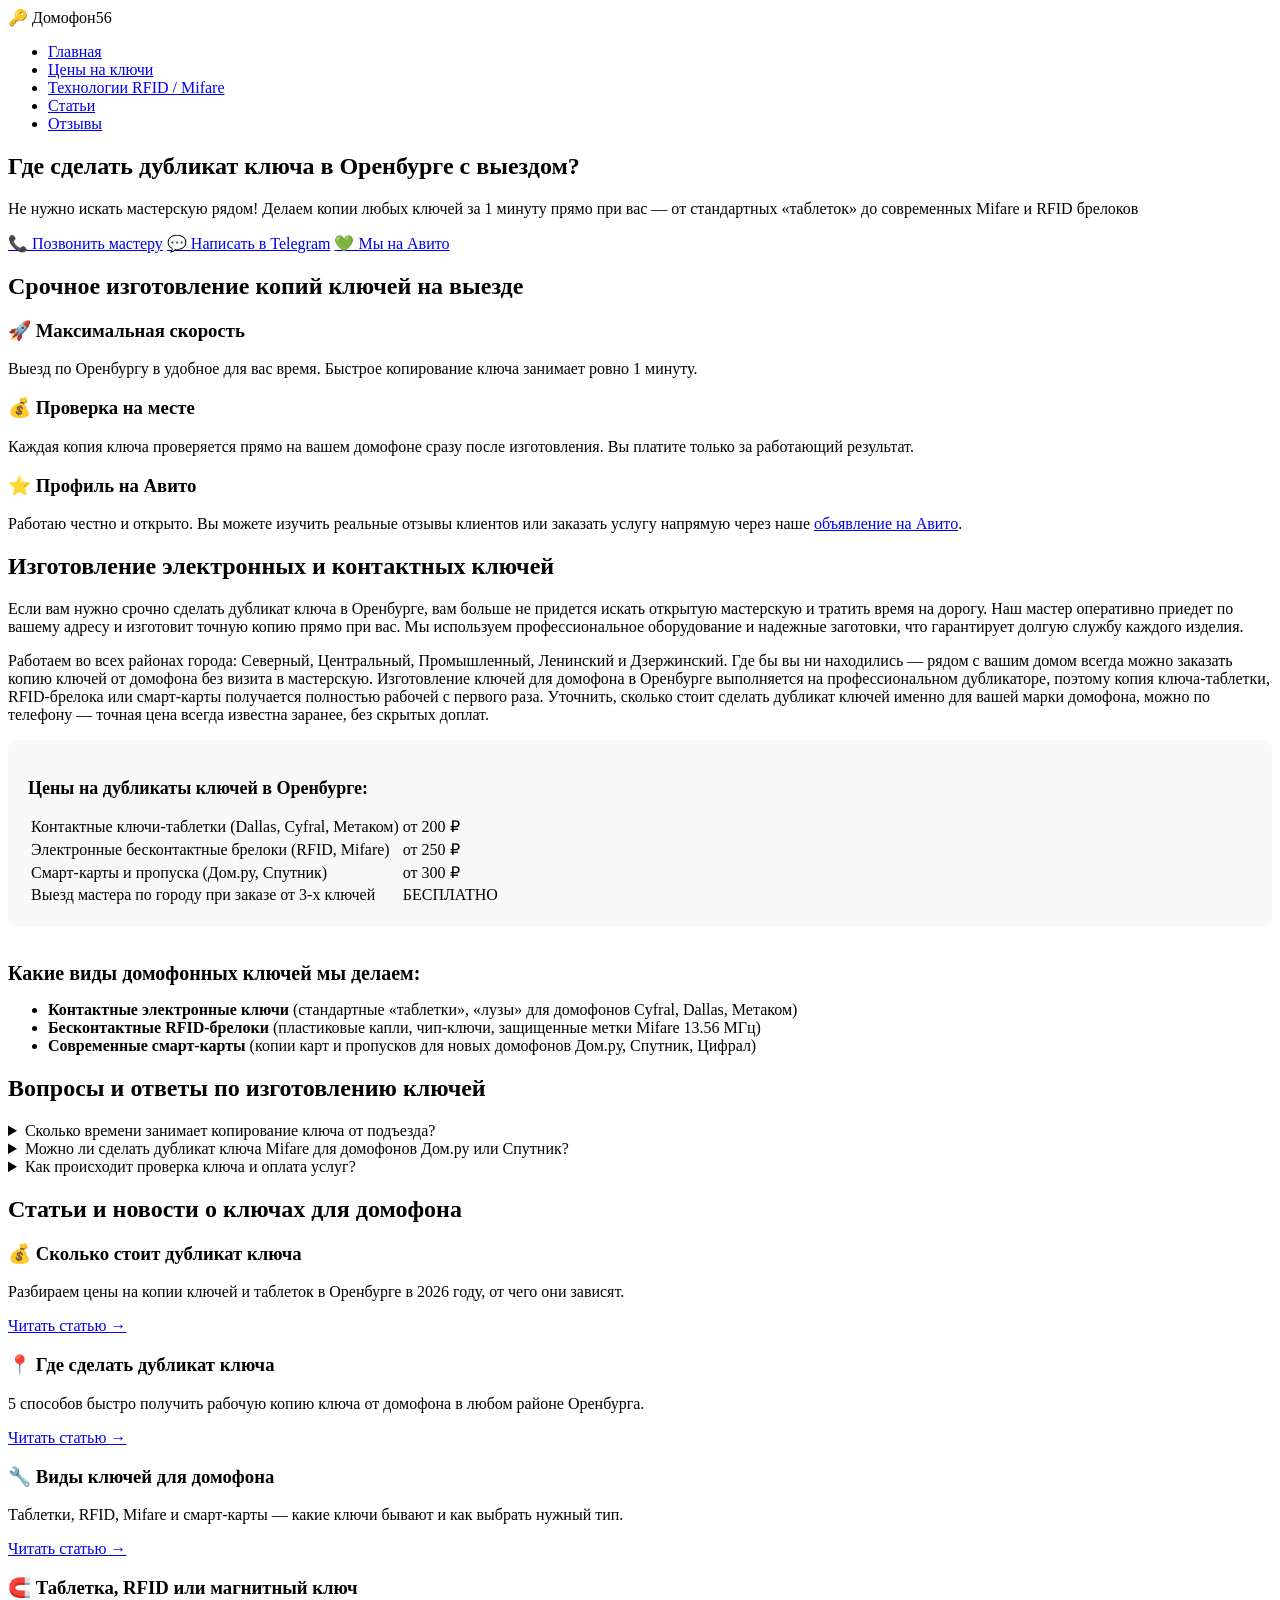
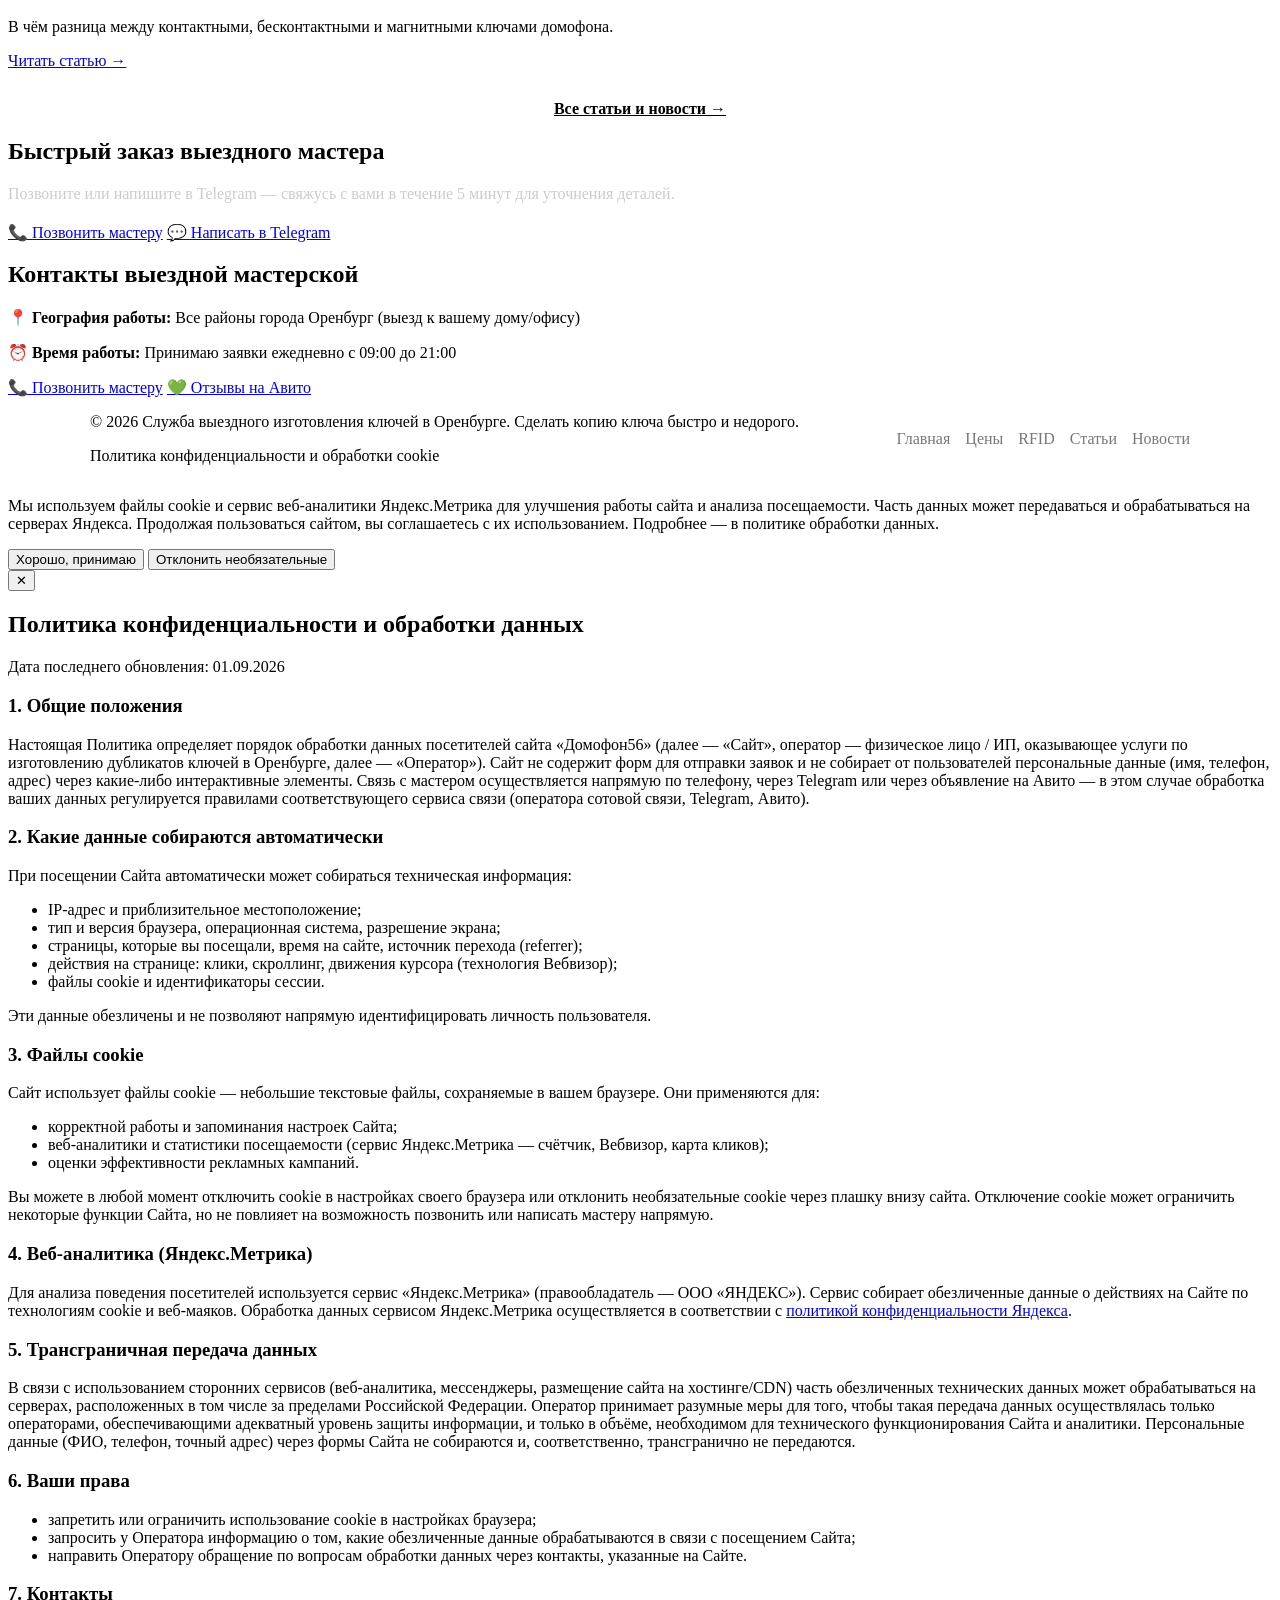
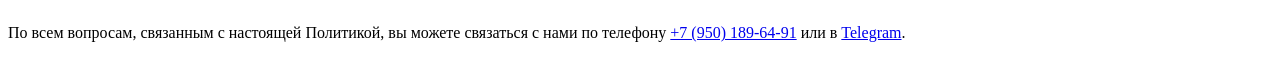
==== commit bb3fb089: "Add files via upload" ====
--- a/index.html
+++ b/index.html
@@ -1,913 +1,411 @@
-<!DOCTYPE html>
-<html lang="ru">
-<head> 
-    <meta charset="UTF-8">
-    <meta name="viewport" content="width=device-width, initial-scale=1.0">
-    
-    <title>Сделать дубликат ключа в Оренбурге | Изготовление и копирование ключей</title>
-    <meta name="description" content="Изготовление дубликатов ключей для домофона в Оренбурге за 1 минуту! Срочные копии от подъезда с выездом мастера. Низкие цены, проверка на месте. Звоните!">
-    
-    <link rel="icon" type="image/png" sizes="512x512" href="./favicon.png">
-
-    <script type="text/javascript">
-        // Яндекс.Метрика запускается только после согласия пользователя на cookie
-        // (см. плашку внизу сайта и раздел "Файлы cookie" в политике конфиденциальности).
-        function loadYandexMetrika() {
-            (function(m,e,t,r,i,k,a){
-                m[i]=m[i]||function(){(m[i].a=m[i].a||[]).push(arguments)};
-                m[i].l=1*new Date();
-                for (var j = 0; j < document.scripts.length; j++) {if (document.scripts[j].src === r) { return; }}
-                k=e.createElement(t),a=e.getElementsByTagName(t)[0],k.async=1,k.src=r,a.parentNode.insertBefore(k,a)
-            })(window, document,'script','https://mc.yandex.ru/metrika/tag.js?id=110221369', 'ym');
-            ym(110221369, 'init', {ssr:true, webvisor:true, clickmap:true, ecommerce:"dataLayer", referrer: document.referrer, url: location.href, accurateTrackBounce:true, trackLinks:true});
-        }
-
-        if (localStorage.getItem('cookieConsent') === 'accepted') {
-            loadYandexMetrika();
-        }
-    </script>
-    <noscript>
-        <div><img src="https://mc.yandex.ru/watch/110221369" style="position:absolute; left:-9999px;" alt="" /></div>
-    </noscript>
-
-    <script type="application/ld+json">
-    {
-      "@context": "https://schema.org",
-      "@type": "LocalBusiness",
-      "name": "Домофон-Мастер Оренбург",
-      "description": "Срочное изготовление ключей и дублирование домофонных ключей с выездом по Оренбургу.",
-      "telephone": "+7 (950) 189-64-91", 
-      "address": {
-        "@type": "PostalAddress",
-        "addressLocality": "Оренбург",
-        "addressRegion": "Оренбургская область",
-        "addressCountry": "RU"
-      },
-      "geo": {
-        "@type": "GeoCircle",
-        "geoMidpoint": {
-          "@type": "GeoCoordinates",
-          "latitude": "51.7681",
-          "longitude": "55.0970"
-        },
-        "description": "Обслуживание по всему городу Оренбург"
-      },
-      "openingHoursSpecification": {
-        "@type": "OpeningHoursSpecification",
-        "dayOfWeek": [
-          "Monday", "Tuesday", "Wednesday", "Thursday", "Friday", "Saturday", "Sunday"
-        ],
-        "opens": "09:00",
-        "closes": "21:00"
-      }
-    }
-    </script>
-
-    <style>
-        :root {
-            --primary-color: #ffcc00; 
-            --dark-color: #1a1a1a;
-            --light-color: #f4f4f4;
-            --text-color: #333;
-            --telegram-color: #0088cc; 
-            --call-color: #007bff;
-            --avito-color: #73b900;
-        }
-
-        /* Добавляем плавную прокрутку для всего сайта */
-        html {
-            scroll-behavior: smooth;
-        }
-
-        * {
-            box-sizing: border-box;
-            margin: 0;
-            padding: 0;
-            font-family: 'Segoe UI', Tahoma, Geneva, Verdana, sans-serif;
-        }
-
-        body {
-            background-color: var(--light-color);
-            color: var(--text-color);
-            line-height: 1.6;
-        }
-
-        header {
-            background-color: var(--dark-color);
-            color: #fff;
-            padding: 15px 20px;
-            position: sticky;
-            top: 0;
-            z-index: 100;
-            box-shadow: 0 2px 5px rgba(0,0,0,0.3);
-        }
-
-        .header-container {
-            max-width: 1100px;
-            margin: 0 auto;
-            display: flex;
-            justify-content: space-between; 
-            align-items: center;
-        }
-
-        .logo {
-            font-size: 22px;
-            font-weight: bold;
-            color: var(--primary-color);
-            cursor: pointer;
-        }
-
-        .nav-menu {
-            display: flex;
-            gap: 20px;
-            list-style: none;
-        }
-
-        .nav-menu a {
-            color: #bbb;
-            text-decoration: none;
-            font-size: 14px;
-            transition: 0.3s;
-        }
-
-        .nav-menu a:hover {
-            color: var(--primary-color);
-        }
-
-        /* Стили кнопки гамбургера (скрыта на ПК) */
-        .hamburger {
-            display: none;
-        }
-
-        .hero {
-            background: linear-gradient(rgba(0,0,0,0.75), rgba(0,0,0,0.75)), url('https://static.tildacdn.com/tild6165-6463-4966-b461-383164333830/lotus-design-n-print.jpg') no-repeat center center/cover;
-            color: #fff;
-            padding: 40px 20px;
-            text-align: center;
-        }
-
-        .hero-container {
-            max-width: 800px;
-            margin: 0 auto;
-        }
-
-        .hero h1 {
-            font-size: 36px;
-            margin-bottom: 15px;
-            color: #fff;
-            line-height: 1.3;
-        }
-
-        .hero h1 span {
-            color: var(--primary-color);
-        }
-
-        .hero p {
-            font-size: 18px;
-            margin-bottom: 25px;
-            color: #e0e0e0;
-        }
-
-        .fast-contact-buttons {
-            display: flex;
-            justify-content: center;
-            gap: 15px;
-            margin-bottom: 25px;
-            flex-wrap: wrap;
-        }
-
-        .btn-fast {
-            display: inline-flex;
-            align-items: center;
-            padding: 12px 25px;
-            border-radius: 50px;
-            text-decoration: none;
-            font-weight: bold;
-            font-size: 16px;
-            color: #fff;
-            box-shadow: 0 4px 10px rgba(0,0,0,0.3);
-            transition: 0.3s;
-        }
-
-        .btn-fast.call { background-color: var(--call-color); }
-        .btn-fast.tg { background-color: var(--telegram-color); }
-        .btn-fast.avito { background-color: var(--avito-color); }
-        .btn-fast:hover { transform: translateY(-2px); opacity: 0.9; }
-
-        .advantages {
-            padding: 60px 20px;
-            max-width: 1100px;
-            margin: 0 auto;
-        }
-
-        .section-title {
-            text-align: center;
-            font-size: 28px;
-            margin-bottom: 40px;
-            position: relative;
-        }
-
-        .section-title::after {
-            content: '';
-            display: block;
-            width: 60px;
-            height: 4px;
-            background-color: var(--primary-color);
-            margin: 10px auto 0;
-        }
-
-        .grid {
-            display: grid;
-            grid-template-columns: repeat(auto-fit, minmax(280px, 1fr));
-            gap: 25px;
-        }
-
-        .card {
-            background: #fff;
-            padding: 25px;
-            border-radius: 8px;
-            box-shadow: 0 4px 15px rgba(0,0,0,0.05);
-            border-top: 5px solid var(--primary-color);
-        }
-
-        .card h3 {
-            margin-bottom: 12px;
-            font-size: 20px;
-        }
-
-        .card a {
-            color: var(--telegram-color);
-            text-decoration: underline;
-        }
-
-        .card a:hover {
-            text-decoration: none;
-        }
-
-        .key-types {
-            background-color: #fff;
-            padding: 60px 20px;
-        }
-
-        .key-types-container {
-            max-width: 800px;
-            margin: 0 auto;
-        }
-
-        .seo-text {
-            font-size: 16px;
-            color: #555;
-            margin-bottom: 30px;
-            text-align: justify;
-        }
-
-        .price-table {
-            width: 100%;
-            border-collapse: collapse;
-            margin-top: 15px;
-            background: #fff;
-        }
-
-        .price-table td {
-            padding: 12px 10px;
-            font-size: 16px;
-            border-bottom: 1px dashed #ccc;
-            vertical-align: bottom;
-        }
-
-        .price-table td:first-child {
-            text-align: left;
-            line-height: 1.3;
-        }
-
-        .price-table td:last-child {
-            text-align: right;
-            font-weight: bold;
-            white-space: nowrap;
-            width: 1%;
-        }
-
-        .price-table tr:last-child td {
-            border-bottom: none;
-        }
-
-        .price-free {
-            color: #73b900;
-        }
-
-        .faq-section {
-            padding: 60px 20px;
-            max-width: 800px;
-            margin: 0 auto;
-        }
-
-        .faq-item {
-            background: #fff;
-            margin-bottom: 15px;
-            border-radius: 6px;
-            box-shadow: 0 2px 8px rgba(0,0,0,0.04);
-            overflow: hidden;
-        }
-
-        .faq-item summary {
-            padding: 18px 20px;
-            font-size: 18px;
-            font-weight: bold;
-            cursor: pointer;
-            user-select: none;
-            outline: none;
-            transition: 0.2s;
-        }
-
-        .faq-item summary:hover {
-            background-color: #fcfcfc;
-            color: var(--primary-color);
-        }
-
-        .faq-content {
-            padding: 0 20px 20px 20px;
-            color: #555;
-            font-size: 15px;
-            line-height: 1.5;
-        }
-
-        .key-list {
-            list-style: none;
-            font-size: 18px;
-        }
-
-        .key-list li {
-            margin-bottom: 15px;
-            position: relative;
-            padding-left: 30px;
-        }
-
-        .key-list li::before {
-            content: '🔑';
-            position: absolute;
-            left: 0;
-            top: 2px;
-        }
-
-        .action-block {
-            background-color: var(--dark-color);
-            color: #fff;
-            padding: 60px 20px;
-            text-align: center;
-            border-top: 3px solid var(--primary-color);
-        }
-
-        .action-container {
-            max-width: 700px;
-            margin: 0 auto;
-        }
-
-        .contacts {
-            padding: 60px 20px;
-            text-align: center;
-        }
-
-        .contacts p {
-            font-size: 18px;
-            margin-bottom: 15px;
-        }
-
-        .contacts-buttons {
-            margin-top: 25px;
-            display: flex;
-            justify-content: center;
-            gap: 15px;
-            flex-wrap: wrap;
-        }
-
-        footer {
-            background-color: var(--dark-color);
-            color: #777;
-            text-align: center;
-            padding: 20px;
-            font-size: 14px;
-        }
-
-        /* Плашка о cookies */
-        .cookie-banner {
-            position: fixed;
-            left: 0;
-            right: 0;
-            bottom: 0;
-            z-index: 999;
-            background: var(--dark-color);
-            color: #ddd;
-            padding: 16px 20px;
-            display: flex;
-            align-items: center;
-            justify-content: center;
-            gap: 20px;
-            flex-wrap: wrap;
-            box-shadow: 0 -2px 10px rgba(0,0,0,0.3);
-        }
-
-        .cookie-banner p {
-            margin: 0;
-            font-size: 13px;
-            max-width: 700px;
-            line-height: 1.5;
-        }
-
-        .cookie-banner a {
-            color: var(--primary-color);
-            text-decoration: underline;
-        }
-
-        .cookie-banner-actions {
-            display: flex;
-            gap: 10px;
-            flex-shrink: 0;
-        }
-
-        .cookie-btn {
-            border: none;
-            border-radius: 4px;
-            padding: 10px 18px;
-            font-size: 13px;
-            font-weight: bold;
-            cursor: pointer;
-        }
-
-        .cookie-btn.accept {
-            background-color: var(--primary-color);
-            color: var(--dark-color);
-        }
-
-        .cookie-btn.decline {
-            background-color: transparent;
-            color: #ccc;
-            border: 1px solid #555;
-        }
-
-        /* Модальное окно с политикой */
-        .policy-modal-overlay {
-            display: none;
-            position: fixed;
-            inset: 0;
-            background: rgba(0,0,0,0.6);
-            z-index: 1000;
-            padding: 20px;
-            align-items: flex-start;
-            justify-content: center;
-            overflow-y: auto;
-        }
-
-        .policy-modal-overlay.active {
-            display: flex;
-        }
-
-        .policy-modal {
-            background: #fff;
-            color: var(--text-color);
-            max-width: 800px;
-            width: 100%;
-            border-radius: 8px;
-            padding: 30px 30px 20px;
-            margin: 30px 0;
-            position: relative;
-        }
-
-        .policy-modal h2 {
-            margin-bottom: 15px;
-            font-size: 22px;
-            color: var(--dark-color);
-        }
-
-        .policy-modal h3 {
-            margin-top: 20px;
-            margin-bottom: 8px;
-            font-size: 17px;
-            color: var(--dark-color);
-        }
-
-        .policy-modal p, .policy-modal li {
-            font-size: 14px;
-            line-height: 1.6;
-            margin-bottom: 8px;
-            color: #444;
-        }
-
-        .policy-modal ul {
-            padding-left: 20px;
-            margin-bottom: 10px;
-        }
-
-        .policy-modal-close {
-            position: absolute;
-            top: 15px;
-            right: 15px;
-            background: var(--light-color);
-            border: none;
-            width: 34px;
-            height: 34px;
-            border-radius: 50%;
-            font-size: 18px;
-            cursor: pointer;
-            line-height: 1;
-        }
-
-        .footer-policy-links {
-            margin-top: 8px;
-        }
-
-        .footer-policy-links a {
-            color: #999;
-            text-decoration: underline;
-            font-size: 13px;
-            cursor: pointer;
-        }
-
-        /* Адаптивные стили для мобильных устройств */
-        @media (max-width: 768px) {
-            /* Настройка кнопки-гамбургера */
-            .hamburger {
-                display: flex;
-                flex-direction: column;
-                justify-content: space-between;
-                width: 26px;
-                height: 18px;
-                cursor: pointer;
-                z-index: 1001;
-            }
-
-            .hamburger span {
-                display: block;
-                height: 3px;
-                width: 100%;
-                background-color: #fff;
-                border-radius: 3px;
-                transition: all 0.3s ease;
-            }
-
-            /* Превращаем меню в компактный выпадающий блок */
-            .nav-menu {
-                position: fixed;
-                top: 70px; /* Отступ сверху, чтобы меню выпадало прямо под шапкой */
-                right: -100%;
-                width: 240px;
-                height: auto; /* Высота подстраивается под контент, больше не на весь экран */
-                background-color: var(--dark-color);
-                flex-direction: column;
-                align-items: center;
-                gap: 15px;
-                transition: right 0.3s ease;
-                box-shadow: 0 4px 15px rgba(0,0,0,0.4);
-                padding: 20px;
-                border-radius: 12px; /* Красивые скругленные углы */
-                z-index: 1000;
-            }
-
-            /* Класс активации меню (выезжает на 15px от правого края) */
-            .nav-menu.active {
-                right: 15px;
-            }
-
-            .nav-menu li {
-                width: 100%;
-                text-align: center;
-            }
-
-            .nav-menu a {
-                font-size: 16px;
-                display: block;
-                padding: 8px 0;
-                color: #fff;
-                border-bottom: 1px solid rgba(255, 255, 255, 0.05); /* Легкое разделение пунктов */
-            }
-
-            .nav-menu li:last-child a {
-                border-bottom: none; /* Убираем полосу у последнего пункта */
-            }
-
-            /* Анимация превращения гамбургера в крестик */
-            .hamburger.active span:nth-child(1) {
-                transform: translateY(7.5px) rotate(45deg);
-            }
-            .hamburger.active span:nth-child(2) {
-                opacity: 0;
-            }
-            .hamburger.active span:nth-child(3) {
-                transform: translateY(-7.5px) rotate(-45deg);
-            }
-        }
-
-        @media (max-width: 600px) {
-            .hero h1 { font-size: 24px; }
-            .hero p { font-size: 15px; }
-            .fast-contact-buttons { flex-direction: column; width: 100%; max-width: 320px; margin: 0 auto 20px; }
-            .contacts-buttons { flex-direction: column; width: 100%; max-width: 320px; margin: 25px auto 0; }
-            .btn-fast { justify-content: center; }
-        }
-    </style>
-</head>
-<body id="top"> 
-    <header>
-        <div class="header-container">
-            <div class="logo" onclick="window.scrollTo({top: 0, behavior: 'smooth'});">🔑 Домофон56</div>
-            
-            <!-- Кнопка гамбургера для смартфонов -->
-            <div class="hamburger" id="hamburger">
-                <span></span>
-                <span></span>
-                <span></span>
-            </div>
-
-            <!-- Список меню (работает как на ПК, так и на мобильных) -->
-            <ul class="nav-menu" id="nav-menu">
-                <li><a href="#top">Главная</a></li>
-                <li><a href="#prices">Цены на ключи</a></li>
-                <li><a href="#technologies">Технологии RFID / Mifare</a></li>
-                <li><a href="https://www.avito.ru/orenburg/predlozheniya_uslug/vyezdnoy_dublikat_klyucha_domofona_8197653870" target="_blank">Отзывы</a></li>
-            </ul>
-        </div>
-    </header>
-
-    <section class="hero">
-        <div class="hero-container">
-            <h1>Где сделать <span>дубликат ключа</span> в Оренбурге с выездом?</h1>
-            <p>Не нужно искать мастерскую рядом! Делаем копии любых ключей за 1 минуту прямо при вас — от стандартных «таблеток» до современных Mifare и RFID брелоков</p>
-            
-            <div class="fast-contact-buttons">
-                <a href="tel:+79501896491" class="btn-fast call">📞 Позвонить мастеру</a>
-                <a href="https://t.me/msqrad" target="_blank" class="btn-fast tg">💬 Написать в Telegram</a>
-                <a href="https://www.avito.ru/orenburg/predlozheniya_uslug/vyezdnoy_dublikat_klyucha_domofona_8197653870" target="_blank" class="btn-fast avito">💚 Мы на Авито</a>
-            </div>
-
-        </div>
-    </section>
-
-    <section class="advantages">
-        <h2 class="section-title">Срочное изготовление копий ключей на выезде</h2>
-        <div class="grid">
-            <div class="card">
-                <h3>🚀 Максимальная скорость</h3>
-                <p>Выезд по Оренбургу в удобное для вас время. Быстрое копирование ключа занимает ровно 1 минуту.</p>
-            </div>
-            <div class="card">
-                <h3>💰 Проверка на месте</h3>
-                <p>Каждая копия ключа проверяется прямо на вашем домофоне сразу после изготовления. Вы платите только за работающий результат.</p>
-            </div>
-            <div class="card">
-                <h3>⭐ Профиль на Авито</h3>
-                <p>Работаю честно и открыто. Вы можете изучить реальные отзывы клиентов или заказать услугу напрямую через наше <a href="https://www.avito.ru/orenburg/predlozheniya_uslug/vyezdnoy_dublikat_klyucha_domofona_8197653870" target="_blank">объявление на Авито</a>.</p>
-            </div>
-        </div>
-    </section>
-
-    <section class="key-types" id="prices">
-        <div class="key-types-container">
-            <h2 class="section-title">Изготовление электронных и контактных ключей</h2>
-            
-            <p class="seo-text">
-                Если вам нужно срочно сделать дубликат ключа в Оренбурге, вам больше не придется искать открытую мастерскую и тратить время на дорогу. Наш мастер оперативно приедет по вашему адресу и изготовит точную копию прямо при вас. Мы используем профессиональное оборудование и надежные заготовки, что гарантирует долгую службу каждого изделия.
-            </p>
-
-            <div class="price-block" style="margin-bottom: 35px; background: #f9f9f9; padding: 20px; border-radius: 8px; border-left: 5px solid var(--primary-color);">
-                <h3 style="margin-bottom: 15px; font-size: 18px;">Цены на дубликаты ключей в Оренбурге:</h3>
-                <table class="price-table">
-                    <tr>
-                        <td>Контактные ключи-таблетки (Dallas, Cyfral, Метаком)</td>
-                        <td>от 200 ₽</td>
-                    </tr>
-                    <tr>
-                        <td>Электронные бесконтактные брелоки (RFID, Mifare)</td>
-                        <td>от 250 ₽</td>
-                    </tr>
-                    <tr>
-                        <td>Смарт-карты и пропуска (Дом.ру, Спутник)</td>
-                        <td>от 300 ₽</td>
-                    </tr>
-                    <tr>
-                        <td>Выезд мастера по городу при заказе от 3-х ключей</td>
-                        <td class="price-free">БЕСПЛАТНО</td>
-                    </tr>
-                </table>
-            </div>
-
-            <h3 id="technologies" style="margin-bottom: 15px; font-size: 20px; scroll-margin-top: 90px;">Какие виды домофонных ключей мы делаем:</h3>
-            <ul class="key-list">
-                <li><strong>Контактные электронные ключи</strong> (стандартные «таблетки», «лузы» для домофонов Cyfral, Dallas, Метаком)</li>
-                <li><strong>Бесконтактные RFID-брелоки</strong> (пластиковые капли, чип-ключи, защищенные метки Mifare 13.56 МГц)</li>
-                <li><strong>Современные смарт-карты</strong> (копии карт и пропусков для новых домофонов Дом.ру, Спутник, Цифрал)</li>
-            </ul>
-        </div>
-    </section>
-
-    <section class="faq-section">
-        <h2 class="section-title">Вопросы и ответы по изготовлению ключей</h2>
-        
-        <details class="faq-item">
-            <summary>Сколько времени занимает копирование ключа от подъезда?</summary>
-            <div class="faq-content">
-                <p>Сам процесс программирования нового чипа или таблетки на профессиональном дубликаторе занимает ровно 1 минуту. Master приезжает со всем необходимым оборудованием и заготовками, поэтому вся процедура от звонка до проверки готового дубликата проходит максимально оперативно прямо у вашего подъезда в Оренбурге.</p>
-            </div>
-        </details>
-
-        <details class="faq-item">
-            <summary>Можно ли сделать дубликат ключа Mifare для домофонов Дом.ру или Спутник?</summary>
-            <div class="faq-content">
-                <p>Да, мы изготавливаем точные копии современных защищенных смарт-ключей и RFID-брелоков, работающих на частоте 13.56 МГц (включая системы Mifare, Спутник, Дом.ру). Благодаря использованию передового оборудования мы обходим криптографическую защиту и гарантируем стабильную работу дубликата.</p>
-            </div>
-        </details>
-
-        <details class="faq-item">
-            <summary>Как происходит проверка ключа и оплата услуг?</summary>
-            <div class="faq-content">
-                <p>Главный плюс работы с выездным мастером — вы проверяете работоспособность изготовленного дубликата ключа прямо на месте на своем домофоне. Оплата производится только после успешного тестирования. Никакого риска получить неработающий ключ, как это часто бывает в обычных мастерских.</p>
-            </div>
-        </details>
-    </section>
-
-    <section class="action-block">
-        <div class="action-container">
-            <h2>Быстрый заказ выездного мастера</h2>
-            <p style="color: #ccc; margin-top: 10px;">Позвоните или напишите в Telegram — свяжусь с вами в течение 5 минут для уточнения деталей.</p>
-
-            <div class="fast-contact-buttons" style="margin-top: 20px;">
-                <a href="tel:+79501896491" class="btn-fast call">📞 Позвонить мастеру</a>
-                <a href="https://t.me/msqrad" target="_blank" class="btn-fast tg">💬 Написать в Telegram</a>
-            </div>
-        </div>
-    </section>
-
-    <section class="contacts">
-        <h2 class="section-title">Контакты выездной мастерской</h2>
-        <p><strong>📍 География работы:</strong> Все районы города Оренбург (выезд к вашему дому/офису)</p>
-        <p><strong>⏰ Время работы:</strong> Принимаю заявки ежедневно с 09:00 до 21:00</p>
-        <div class="contacts-buttons">
-             <a href="tel:+79501896491" class="btn-fast call">📞 Позвонить мастеру</a>
-             <a href="https://www.avito.ru/orenburg/predlozheniya_uslug/vyezdnoy_dublikat_klyucha_domofona_8197653870" target="_blank" class="btn-fast avito">💚 Отзывы на Авито</a>
-        </div>
-    </section>
-
-    <footer>
-        <div style="max-width: 1100px; margin: 0 auto; display: flex; justify-content: space-between; align-items: center; flex-wrap: wrap; gap: 15px;">
-            <div>
-                <p>&copy; 2026 Служба выездного изготовления ключей в Оренбурге. Сделать копию ключа быстро и недорого.</p>
-                <p class="footer-policy-links">
-                    <a onclick="openPolicyModal()">Политика конфиденциальности и обработки cookie</a>
-                </p>
-            </div>
-            <ul style="list-style: none; display: flex; gap: 15px;">
-                <li><a href="#top" style="color: #777; text-decoration: none;">Главная</a></li>
-                <li><a href="#prices" style="color: #777; text-decoration: none;">Цены</a></li>
-                <li><a href="#technologies" style="color: #777; text-decoration: none;">RFID</a></li>
-            </ul>
-        </div>
-    </footer>
-
-    <!-- Плашка о cookies -->
-    <div class="cookie-banner" id="cookieBanner">
-        <p>
-            Мы используем файлы cookie и сервис веб-аналитики Яндекс.Метрика для улучшения работы сайта и анализа посещаемости.
-            Часть данных может передаваться и обрабатываться на серверах Яндекса. Продолжая пользоваться сайтом, вы соглашаетесь
-            с их использованием. Подробнее — в <a onclick="openPolicyModal()">политике обработки данных</a>.
-        </p>
-        <div class="cookie-banner-actions">
-            <button class="cookie-btn accept" onclick="acceptCookies()">Хорошо, принимаю</button>
-            <button class="cookie-btn decline" onclick="declineCookies()">Отклонить необязательные</button>
-        </div>
-    </div>
-
-    <!-- Модальное окно: Политика конфиденциальности и cookie -->
-    <div class="policy-modal-overlay" id="policyModalOverlay">
-        <div class="policy-modal">
-            <button class="policy-modal-close" onclick="closePolicyModal()">✕</button>
-            <h2>Политика конфиденциальности и обработки данных</h2>
-            <p>Дата последнего обновления: 01.09.2026</p>
-
-            <h3>1. Общие положения</h3>
-            <p>
-                Настоящая Политика определяет порядок обработки данных посетителей сайта «Домофон56» (далее — «Сайт»,
-                оператор — физическое лицо / ИП, оказывающее услуги по изготовлению дубликатов ключей в Оренбурге, далее — «Оператор»).
-                Сайт не содержит форм для отправки заявок и не собирает от пользователей персональные данные (имя, телефон, адрес)
-                через какие-либо интерактивные элементы. Связь с мастером осуществляется напрямую по телефону, через Telegram
-                или через объявление на Авито — в этом случае обработка ваших данных регулируется правилами соответствующего
-                сервиса связи (оператора сотовой связи, Telegram, Авито).
-            </p>
-
-            <h3>2. Какие данные собираются автоматически</h3>
-            <p>При посещении Сайта автоматически может собираться техническая информация:</p>
-            <ul>
-                <li>IP-адрес и приблизительное местоположение;</li>
-                <li>тип и версия браузера, операционная система, разрешение экрана;</li>
-                <li>страницы, которые вы посещали, время на сайте, источник перехода (referrer);</li>
-                <li>действия на странице: клики, скроллинг, движения курсора (технология Вебвизор);</li>
-                <li>файлы cookie и идентификаторы сессии.</li>
-            </ul>
-            <p>Эти данные обезличены и не позволяют напрямую идентифицировать личность пользователя.</p>
-
-            <h3>3. Файлы cookie</h3>
-            <p>
-                Сайт использует файлы cookie — небольшие текстовые файлы, сохраняемые в вашем браузере. Они применяются для:
-            </p>
-            <ul>
-                <li>корректной работы и запоминания настроек Сайта;</li>
-                <li>веб-аналитики и статистики посещаемости (сервис Яндекс.Метрика — счётчик, Вебвизор, карта кликов);</li>
-                <li>оценки эффективности рекламных кампаний.</li>
-            </ul>
-            <p>
-                Вы можете в любой момент отключить cookie в настройках своего браузера или отклонить необязательные cookie
-                через плашку внизу сайта. Отключение cookie может ограничить некоторые функции Сайта, но не повлияет
-                на возможность позвонить или написать мастеру напрямую.
-            </p>
-
-            <h3>4. Веб-аналитика (Яндекс.Метрика)</h3>
-            <p>
-                Для анализа поведения посетителей используется сервис «Яндекс.Метрика» (правообладатель — ООО «ЯНДЕКС»).
-                Сервис собирает обезличенные данные о действиях на Сайте по технологиям cookie и веб-маяков. Обработка данных
-                сервисом Яндекс.Метрика осуществляется в соответствии с
-                <a href="https://yandex.ru/legal/confidential/" target="_blank" rel="noopener">политикой конфиденциальности Яндекса</a>.
-            </p>
-
-            <h3>5. Трансграничная передача данных</h3>
-            <p>
-                В связи с использованием сторонних сервисов (веб-аналитика, мессенджеры, размещение сайта на хостинге/CDN)
-                часть обезличенных технических данных может обрабатываться на серверах, расположенных в том числе за
-                пределами Российской Федерации. Оператор принимает разумные меры для того, чтобы такая передача данных
-                осуществлялась только операторами, обеспечивающими адекватный уровень защиты информации, и только в объёме,
-                необходимом для технического функционирования Сайта и аналитики. Персональные данные (ФИО, телефон, точный
-                адрес) через формы Сайта не собираются и, соответственно, трансгранично не передаются.
-            </p>
-
-            <h3>6. Ваши права</h3>
-            <ul>
-                <li>запретить или ограничить использование cookie в настройках браузера;</li>
-                <li>запросить у Оператора информацию о том, какие обезличенные данные обрабатываются в связи с посещением Сайта;</li>
-                <li>направить Оператору обращение по вопросам обработки данных через контакты, указанные на Сайте.</li>
-            </ul>
-
-            <h3>7. Контакты</h3>
-            <p>
-                По всем вопросам, связанным с настоящей Политикой, вы можете связаться с нами по телефону
-                <a href="tel:+79501896491">+7 (950) 189-64-91</a> или в
-                <a href="https://t.me/msqrad" target="_blank" rel="noopener">Telegram</a>.
-            </p>
-        </div>
-    </div>
-
-    <script>
-        // Логика работы мобильного меню (гамбургера)
-        const hamburger = document.getElementById('hamburger');
-        const navMenu = document.getElementById('nav-menu');
-        const menuLinks = document.querySelectorAll('.nav-menu a');
-
-        // Открытие и закрытие шторки меню по клику на гамбургер
-        hamburger.addEventListener('click', () => {
-            hamburger.classList.toggle('active');
-            navMenu.classList.toggle('active');
-        });
-
-        // Автоматическое закрытие шторки при клике на любой внутренний раздел
-        menuLinks.forEach(link => {
-            link.addEventListener('click', () => {
-                hamburger.classList.remove('active');
-                navMenu.classList.remove('active');
-            });
-        });
-
-        // Плашка о cookies
-        const cookieBanner = document.getElementById('cookieBanner');
-        const cookieChoice = localStorage.getItem('cookieConsent');
-
-        if (!cookieChoice) {
-            cookieBanner.style.display = 'flex';
-        } else {
-            cookieBanner.style.display = 'none';
-        }
-
-        function acceptCookies() {
-            localStorage.setItem('cookieConsent', 'accepted');
-            cookieBanner.style.display = 'none';
-            if (typeof loadYandexMetrika === 'function') {
-                loadYandexMetrika();
-            }
-        }
-
-        function declineCookies() {
-            // Отклонение необязательных cookie: Яндекс.Метрика на этом устройстве не запускается
-            localStorage.setItem('cookieConsent', 'declined');
-            cookieBanner.style.display = 'none';
-        }
-
-        // Модальное окно с политикой
-        function openPolicyModal() {
-            document.getElementById('policyModalOverlay').classList.add('active');
-        }
-
-        function closePolicyModal() {
-            document.getElementById('policyModalOverlay').classList.remove('active');
-        }
-
-        document.getElementById('policyModalOverlay').addEventListener('click', (e) => {
-            if (e.target.id === 'policyModalOverlay') closePolicyModal();
-        });
-
-    </script>
-</body>
-</html>
+<!DOCTYPE html>
+<html lang="ru">
+<head> 
+    <meta charset="UTF-8">
+    <meta name="viewport" content="width=device-width, initial-scale=1.0">
+    
+    <title>Сделать дубликат ключа в Оренбурге | Изготовление и копирование ключей</title>
+    <meta name="description" content="Изготовление дубликатов ключей для домофона в Оренбурге за 1 минуту! Срочные копии от подъезда с выездом мастера. Низкие цены, проверка на месте. Звоните!">
+    <meta name="robots" content="index, follow, max-image-preview:large">
+    <link rel="canonical" href="https://domofon56.ru/">
+
+    <meta property="og:type" content="website">
+    <meta property="og:locale" content="ru_RU">
+    <meta property="og:site_name" content="Домофон56">
+    <meta property="og:title" content="Сделать дубликат ключа в Оренбурге с выездом мастера">
+    <meta property="og:description" content="Изготовление дубликатов ключей для домофона в Оренбурге за 1 минуту. Срочный выезд мастера, проверка ключа на месте, низкие цены.">
+    <meta property="og:url" content="https://domofon56.ru/">
+    <meta property="og:image" content="https://domofon56.ru/favicon.png">
+    <meta name="twitter:card" content="summary">
+    <meta name="twitter:title" content="Сделать дубликат ключа в Оренбурге с выездом мастера">
+    <meta name="twitter:description" content="Изготовление дубликатов ключей для домофона в Оренбурге за 1 минуту. Срочный выезд мастера, проверка на месте.">
+
+    <meta name="theme-color" content="#1a1a1a">
+    <link rel="icon" type="image/png" sizes="512x512" href="./favicon.png">
+    <link rel="apple-touch-icon" href="./favicon.png">
+
+    <script type="text/javascript">
+        // Яндекс.Метрика запускается только после согласия пользователя на cookie
+        // (см. плашку внизу сайта и раздел "Файлы cookie" в политике конфиденциальности).
+        function loadYandexMetrika() {
+            (function(m,e,t,r,i,k,a){
+                m[i]=m[i]||function(){(m[i].a=m[i].a||[]).push(arguments)};
+                m[i].l=1*new Date();
+                for (var j = 0; j < document.scripts.length; j++) {if (document.scripts[j].src === r) { return; }}
+                k=e.createElement(t),a=e.getElementsByTagName(t)[0],k.async=1,k.src=r,a.parentNode.insertBefore(k,a)
+            })(window, document,'script','https://mc.yandex.ru/metrika/tag.js?id=110221369', 'ym');
+            ym(110221369, 'init', {ssr:true, webvisor:true, clickmap:true, ecommerce:"dataLayer", referrer: document.referrer, url: location.href, accurateTrackBounce:true, trackLinks:true});
+        }
+
+        if (localStorage.getItem('cookieConsent') === 'accepted') {
+            loadYandexMetrika();
+        }
+    </script>
+    <noscript>
+        <div><img src="https://mc.yandex.ru/watch/110221369" style="position:absolute; left:-9999px;" alt="" /></div>
+    </noscript>
+
+    <script type="application/ld+json">
+    {
+      "@context": "https://schema.org",
+      "@type": "LocalBusiness",
+      "name": "Домофон-Мастер Оренбург",
+      "alternateName": "Домофон56",
+      "description": "Срочное изготовление ключей и дублирование домофонных ключей с выездом по Оренбургу.",
+      "url": "https://domofon56.ru/",
+      "image": "https://domofon56.ru/favicon.png",
+      "telephone": "+7 (950) 189-64-91", 
+      "priceRange": "от 200 ₽",
+      "address": {
+        "@type": "PostalAddress",
+        "addressLocality": "Оренбург",
+        "addressRegion": "Оренбургская область",
+        "addressCountry": "RU"
+      },
+      "geo": {
+        "@type": "GeoCircle",
+        "geoMidpoint": {
+          "@type": "GeoCoordinates",
+          "latitude": "51.7681",
+          "longitude": "55.0970"
+        },
+        "geoRadius": "20000",
+        "description": "Обслуживание по всему городу Оренбург"
+      },
+      "areaServed": {
+        "@type": "City",
+        "name": "Оренбург"
+      },
+      "sameAs": [
+        "https://t.me/msqrad",
+        "https://www.avito.ru/orenburg/predlozheniya_uslug/vyezdnoy_dublikat_klyucha_domofona_8197653870"
+      ],
+      "openingHoursSpecification": {
+        "@type": "OpeningHoursSpecification",
+        "dayOfWeek": [
+          "Monday", "Tuesday", "Wednesday", "Thursday", "Friday", "Saturday", "Sunday"
+        ],
+        "opens": "09:00",
+        "closes": "21:00"
+      }
+    }
+    </script>
+
+    <script type="application/ld+json">
+    {
+      "@context": "https://schema.org",
+      "@type": "FAQPage",
+      "mainEntity": [
+        {
+          "@type": "Question",
+          "name": "Сколько времени занимает копирование ключа от подъезда?",
+          "acceptedAnswer": {
+            "@type": "Answer",
+            "text": "Программирование нового чипа или таблетки на профессиональном дубликаторе занимает около 1 минуты. Мастер приезжает со всем необходимым оборудованием и заготовками, поэтому вся процедура от звонка до проверки готового дубликата проходит быстро прямо у подъезда."
+          }
+        },
+        {
+          "@type": "Question",
+          "name": "Можно ли сделать дубликат ключа Mifare для домофонов Дом.ру или Спутник?",
+          "acceptedAnswer": {
+            "@type": "Answer",
+            "text": "Да, изготавливаются точные копии защищённых смарт-ключей и RFID-брелоков на частоте 13.56 МГц, включая системы Mifare, Спутник и Дом.ру."
+          }
+        },
+        {
+          "@type": "Question",
+          "name": "Как происходит проверка ключа и оплата услуг?",
+          "acceptedAnswer": {
+            "@type": "Answer",
+            "text": "Работоспособность изготовленного дубликата проверяется на месте, на вашем домофоне. Оплата производится только после успешного тестирования ключа."
+          }
+        }
+      ]
+    }
+    </script>
+
+    <link rel="stylesheet" href="/assets/style.css">
+</head>
+<body id="top"> 
+    <header>
+        <div class="header-container">
+            <div class="logo" onclick="window.scrollTo({top: 0, behavior: 'smooth'});">🔑 Домофон56</div>
+            
+            <!-- Кнопка гамбургера для смартфонов -->
+            <div class="hamburger" id="hamburger">
+                <span></span>
+                <span></span>
+                <span></span>
+            </div>
+
+            <!-- Список меню (работает как на ПК, так и на мобильных) -->
+            <ul class="nav-menu" id="nav-menu">
+                <li><a href="#top">Главная</a></li>
+                <li><a href="#prices">Цены на ключи</a></li>
+                <li><a href="#technologies">Технологии RFID / Mifare</a></li>
+                <li><a href="/blog/">Статьи</a></li>
+                <li><a href="https://www.avito.ru/orenburg/predlozheniya_uslug/vyezdnoy_dublikat_klyucha_domofona_8197653870" target="_blank">Отзывы</a></li>
+            </ul>
+        </div>
+    </header>
+
+    <section class="hero">
+        <div class="hero-container">
+            <h1>Где сделать <span>дубликат ключа</span> в Оренбурге с выездом?</h1>
+            <p>Не нужно искать мастерскую рядом! Делаем копии любых ключей за 1 минуту прямо при вас — от стандартных «таблеток» до современных Mifare и RFID брелоков</p>
+            
+            <div class="fast-contact-buttons">
+                <a href="tel:+79501896491" class="btn-fast call">📞 Позвонить мастеру</a>
+                <a href="https://t.me/msqrad" target="_blank" class="btn-fast tg">💬 Написать в Telegram</a>
+                <a href="https://www.avito.ru/orenburg/predlozheniya_uslug/vyezdnoy_dublikat_klyucha_domofona_8197653870" target="_blank" class="btn-fast avito">💚 Мы на Авито</a>
+            </div>
+
+        </div>
+    </section>
+
+    <section class="advantages">
+        <h2 class="section-title">Срочное изготовление копий ключей на выезде</h2>
+        <div class="grid">
+            <div class="card">
+                <h3>🚀 Максимальная скорость</h3>
+                <p>Выезд по Оренбургу в удобное для вас время. Быстрое копирование ключа занимает ровно 1 минуту.</p>
+            </div>
+            <div class="card">
+                <h3>💰 Проверка на месте</h3>
+                <p>Каждая копия ключа проверяется прямо на вашем домофоне сразу после изготовления. Вы платите только за работающий результат.</p>
+            </div>
+            <div class="card">
+                <h3>⭐ Профиль на Авито</h3>
+                <p>Работаю честно и открыто. Вы можете изучить реальные отзывы клиентов или заказать услугу напрямую через наше <a href="https://www.avito.ru/orenburg/predlozheniya_uslug/vyezdnoy_dublikat_klyucha_domofona_8197653870" target="_blank">объявление на Авито</a>.</p>
+            </div>
+        </div>
+    </section>
+
+    <section class="key-types" id="prices">
+        <div class="key-types-container">
+            <h2 class="section-title">Изготовление электронных и контактных ключей</h2>
+            
+            <p class="seo-text">
+                Если вам нужно срочно сделать дубликат ключа в Оренбурге, вам больше не придется искать открытую мастерскую и тратить время на дорогу. Наш мастер оперативно приедет по вашему адресу и изготовит точную копию прямо при вас. Мы используем профессиональное оборудование и надежные заготовки, что гарантирует долгую службу каждого изделия.
+            </p>
+
+            <p class="seo-text">
+                Работаем во всех районах города: Северный, Центральный, Промышленный, Ленинский и Дзержинский. Где бы вы ни находились — рядом с вашим домом всегда можно заказать копию ключей от домофона без визита в мастерскую. Изготовление ключей для домофона в Оренбурге выполняется на профессиональном дубликаторе, поэтому копия ключа-таблетки, RFID-брелока или смарт-карты получается полностью рабочей с первого раза. Уточнить, сколько стоит сделать дубликат ключей именно для вашей марки домофона, можно по телефону — точная цена всегда известна заранее, без скрытых доплат.
+            </p>
+
+            <div class="price-block" style="margin-bottom: 35px; background: #f9f9f9; padding: 20px; border-radius: 8px; border-left: 5px solid var(--primary-color);">
+                <h3 style="margin-bottom: 15px; font-size: 18px;">Цены на дубликаты ключей в Оренбурге:</h3>
+                <table class="price-table">
+                    <tr>
+                        <td>Контактные ключи-таблетки (Dallas, Cyfral, Метаком)</td>
+                        <td>от 200 ₽</td>
+                    </tr>
+                    <tr>
+                        <td>Электронные бесконтактные брелоки (RFID, Mifare)</td>
+                        <td>от 250 ₽</td>
+                    </tr>
+                    <tr>
+                        <td>Смарт-карты и пропуска (Дом.ру, Спутник)</td>
+                        <td>от 300 ₽</td>
+                    </tr>
+                    <tr>
+                        <td>Выезд мастера по городу при заказе от 3-х ключей</td>
+                        <td class="price-free">БЕСПЛАТНО</td>
+                    </tr>
+                </table>
+            </div>
+
+            <h3 id="technologies" style="margin-bottom: 15px; font-size: 20px; scroll-margin-top: 90px;">Какие виды домофонных ключей мы делаем:</h3>
+            <ul class="key-list">
+                <li><strong>Контактные электронные ключи</strong> (стандартные «таблетки», «лузы» для домофонов Cyfral, Dallas, Метаком)</li>
+                <li><strong>Бесконтактные RFID-брелоки</strong> (пластиковые капли, чип-ключи, защищенные метки Mifare 13.56 МГц)</li>
+                <li><strong>Современные смарт-карты</strong> (копии карт и пропусков для новых домофонов Дом.ру, Спутник, Цифрал)</li>
+            </ul>
+        </div>
+    </section>
+
+    <section class="faq-section">
+        <h2 class="section-title">Вопросы и ответы по изготовлению ключей</h2>
+        
+        <details class="faq-item">
+            <summary>Сколько времени занимает копирование ключа от подъезда?</summary>
+            <div class="faq-content">
+                <p>Сам процесс программирования нового чипа или таблетки на профессиональном дубликаторе занимает ровно 1 минуту. Мастер приезжает со всем необходимым оборудованием и заготовками, поэтому вся процедура от звонка до проверки готового дубликата проходит максимально оперативно прямо у вашего подъезда в Оренбурге.</p>
+            </div>
+        </details>
+
+        <details class="faq-item">
+            <summary>Можно ли сделать дубликат ключа Mifare для домофонов Дом.ру или Спутник?</summary>
+            <div class="faq-content">
+                <p>Да, мы изготавливаем точные копии современных защищенных смарт-ключей и RFID-брелоков, работающих на частоте 13.56 МГц (включая системы Mifare, Спутник, Дом.ру). Благодаря использованию передового оборудования мы обходим криптографическую защиту и гарантируем стабильную работу дубликата.</p>
+            </div>
+        </details>
+
+        <details class="faq-item">
+            <summary>Как происходит проверка ключа и оплата услуг?</summary>
+            <div class="faq-content">
+                <p>Главный плюс работы с выездным мастером — вы проверяете работоспособность изготовленного дубликата ключа прямо на месте на своем домофоне. Оплата производится только после успешного тестирования. Никакого риска получить неработающий ключ, как это часто бывает в обычных мастерских.</p>
+            </div>
+        </details>
+    </section>
+
+    <section class="advantages" id="articles">
+        <h2 class="section-title">Статьи и новости о ключах для домофона</h2>
+        <div class="grid">
+            <div class="card">
+                <h3>💰 Сколько стоит дубликат ключа</h3>
+                <p>Разбираем цены на копии ключей и таблеток в Оренбурге в 2026 году, от чего они зависят.</p>
+                <p><a href="/blog/skolko-stoit-dublikat-klyucha-domofona.html">Читать статью →</a></p>
+            </div>
+            <div class="card">
+                <h3>📍 Где сделать дубликат ключа</h3>
+                <p>5 способов быстро получить рабочую копию ключа от домофона в любом районе Оренбурга.</p>
+                <p><a href="/blog/gde-sdelat-dublikat-klyucha-domofona.html">Читать статью →</a></p>
+            </div>
+            <div class="card">
+                <h3>🔧 Виды ключей для домофона</h3>
+                <p>Таблетки, RFID, Mifare и смарт-карты — какие ключи бывают и как выбрать нужный тип.</p>
+                <p><a href="/blog/izgotovlenie-klyuchey-dlya-domofona-vidy.html">Читать статью →</a></p>
+            </div>
+            <div class="card">
+                <h3>🧲 Таблетка, RFID или магнитный ключ</h3>
+                <p>В чём разница между контактными, бесконтактными и магнитными ключами домофона.</p>
+                <p><a href="/blog/raznica-tabletka-rfid-magnitnyy-klyuch.html">Читать статью →</a></p>
+            </div>
+        </div>
+        <p style="text-align:center; margin-top: 30px;"><a href="/blog/" style="color: var(--call-color); font-weight: bold;">Все статьи и новости →</a></p>
+    </section>
+
+    <section class="action-block">
+        <div class="action-container">
+            <h2>Быстрый заказ выездного мастера</h2>
+            <p style="color: #ccc; margin-top: 10px;">Позвоните или напишите в Telegram — свяжусь с вами в течение 5 минут для уточнения деталей.</p>
+
+            <div class="fast-contact-buttons" style="margin-top: 20px;">
+                <a href="tel:+79501896491" class="btn-fast call">📞 Позвонить мастеру</a>
+                <a href="https://t.me/msqrad" target="_blank" class="btn-fast tg">💬 Написать в Telegram</a>
+            </div>
+        </div>
+    </section>
+
+    <section class="contacts">
+        <h2 class="section-title">Контакты выездной мастерской</h2>
+        <p><strong>📍 География работы:</strong> Все районы города Оренбург (выезд к вашему дому/офису)</p>
+        <p><strong>⏰ Время работы:</strong> Принимаю заявки ежедневно с 09:00 до 21:00</p>
+        <div class="contacts-buttons">
+             <a href="tel:+79501896491" class="btn-fast call">📞 Позвонить мастеру</a>
+             <a href="https://www.avito.ru/orenburg/predlozheniya_uslug/vyezdnoy_dublikat_klyucha_domofona_8197653870" target="_blank" class="btn-fast avito">💚 Отзывы на Авито</a>
+        </div>
+    </section>
+
+    <footer>
+        <div style="max-width: 1100px; margin: 0 auto; display: flex; justify-content: space-between; align-items: center; flex-wrap: wrap; gap: 15px;">
+            <div>
+                <p>&copy; 2026 Служба выездного изготовления ключей в Оренбурге. Сделать копию ключа быстро и недорого.</p>
+                <p class="footer-policy-links">
+                    <a onclick="openPolicyModal()">Политика конфиденциальности и обработки cookie</a>
+                </p>
+            </div>
+            <ul style="list-style: none; display: flex; gap: 15px;">
+                <li><a href="#top" style="color: #777; text-decoration: none;">Главная</a></li>
+                <li><a href="#prices" style="color: #777; text-decoration: none;">Цены</a></li>
+                <li><a href="#technologies" style="color: #777; text-decoration: none;">RFID</a></li>
+                <li><a href="/blog/" style="color: #777; text-decoration: none;">Статьи</a></li>
+                <li><a href="/blog/novosti.html" style="color: #777; text-decoration: none;">Новости</a></li>
+            </ul>
+        </div>
+    </footer>
+
+    <!-- Плашка о cookies -->
+    <div class="cookie-banner" id="cookieBanner">
+        <p>
+            Мы используем файлы cookie и сервис веб-аналитики Яндекс.Метрика для улучшения работы сайта и анализа посещаемости.
+            Часть данных может передаваться и обрабатываться на серверах Яндекса. Продолжая пользоваться сайтом, вы соглашаетесь
+            с их использованием. Подробнее — в <a onclick="openPolicyModal()">политике обработки данных</a>.
+        </p>
+        <div class="cookie-banner-actions">
+            <button class="cookie-btn accept" onclick="acceptCookies()">Хорошо, принимаю</button>
+            <button class="cookie-btn decline" onclick="declineCookies()">Отклонить необязательные</button>
+        </div>
+    </div>
+
+    <!-- Модальное окно: Политика конфиденциальности и cookie -->
+    <div class="policy-modal-overlay" id="policyModalOverlay">
+        <div class="policy-modal">
+            <button class="policy-modal-close" onclick="closePolicyModal()">✕</button>
+            <h2>Политика конфиденциальности и обработки данных</h2>
+            <p>Дата последнего обновления: 01.09.2026</p>
+
+            <h3>1. Общие положения</h3>
+            <p>
+                Настоящая Политика определяет порядок обработки данных посетителей сайта «Домофон56» (далее — «Сайт»,
+                оператор — физическое лицо / ИП, оказывающее услуги по изготовлению дубликатов ключей в Оренбурге, далее — «Оператор»).
+                Сайт не содержит форм для отправки заявок и не собирает от пользователей персональные данные (имя, телефон, адрес)
+                через какие-либо интерактивные элементы. Связь с мастером осуществляется напрямую по телефону, через Telegram
+                или через объявление на Авито — в этом случае обработка ваших данных регулируется правилами соответствующего
+                сервиса связи (оператора сотовой связи, Telegram, Авито).
+            </p>
+
+            <h3>2. Какие данные собираются автоматически</h3>
+            <p>При посещении Сайта автоматически может собираться техническая информация:</p>
+            <ul>
+                <li>IP-адрес и приблизительное местоположение;</li>
+                <li>тип и версия браузера, операционная система, разрешение экрана;</li>
+                <li>страницы, которые вы посещали, время на сайте, источник перехода (referrer);</li>
+                <li>действия на странице: клики, скроллинг, движения курсора (технология Вебвизор);</li>
+                <li>файлы cookie и идентификаторы сессии.</li>
+            </ul>
+            <p>Эти данные обезличены и не позволяют напрямую идентифицировать личность пользователя.</p>
+
+            <h3>3. Файлы cookie</h3>
+            <p>
+                Сайт использует файлы cookie — небольшие текстовые файлы, сохраняемые в вашем браузере. Они применяются для:
+            </p>
+            <ul>
+                <li>корректной работы и запоминания настроек Сайта;</li>
+                <li>веб-аналитики и статистики посещаемости (сервис Яндекс.Метрика — счётчик, Вебвизор, карта кликов);</li>
+                <li>оценки эффективности рекламных кампаний.</li>
+            </ul>
+            <p>
+                Вы можете в любой момент отключить cookie в настройках своего браузера или отклонить необязательные cookie
+                через плашку внизу сайта. Отключение cookie может ограничить некоторые функции Сайта, но не повлияет
+                на возможность позвонить или написать мастеру напрямую.
+            </p>
+
+            <h3>4. Веб-аналитика (Яндекс.Метрика)</h3>
+            <p>
+                Для анализа поведения посетителей используется сервис «Яндекс.Метрика» (правообладатель — ООО «ЯНДЕКС»).
+                Сервис собирает обезличенные данные о действиях на Сайте по технологиям cookie и веб-маяков. Обработка данных
+                сервисом Яндекс.Метрика осуществляется в соответствии с
+                <a href="https://yandex.ru/legal/confidential/" target="_blank" rel="noopener">политикой конфиденциальности Яндекса</a>.
+            </p>
+
+            <h3>5. Трансграничная передача данных</h3>
+            <p>
+                В связи с использованием сторонних сервисов (веб-аналитика, мессенджеры, размещение сайта на хостинге/CDN)
+                часть обезличенных технических данных может обрабатываться на серверах, расположенных в том числе за
+                пределами Российской Федерации. Оператор принимает разумные меры для того, чтобы такая передача данных
+                осуществлялась только операторами, обеспечивающими адекватный уровень защиты информации, и только в объёме,
+                необходимом для технического функционирования Сайта и аналитики. Персональные данные (ФИО, телефон, точный
+                адрес) через формы Сайта не собираются и, соответственно, трансгранично не передаются.
+            </p>
+
+            <h3>6. Ваши права</h3>
+            <ul>
+                <li>запретить или ограничить использование cookie в настройках браузера;</li>
+                <li>запросить у Оператора информацию о том, какие обезличенные данные обрабатываются в связи с посещением Сайта;</li>
+                <li>направить Оператору обращение по вопросам обработки данных через контакты, указанные на Сайте.</li>
+            </ul>
+
+            <h3>7. Контакты</h3>
+            <p>
+                По всем вопросам, связанным с настоящей Политикой, вы можете связаться с нами по телефону
+                <a href="tel:+79501896491">+7 (950) 189-64-91</a> или в
+                <a href="https://t.me/msqrad" target="_blank" rel="noopener">Telegram</a>.
+            </p>
+        </div>
+    </div>
+
+    <script src="/assets/main.js" defer></script>
+</body>
+</html>
